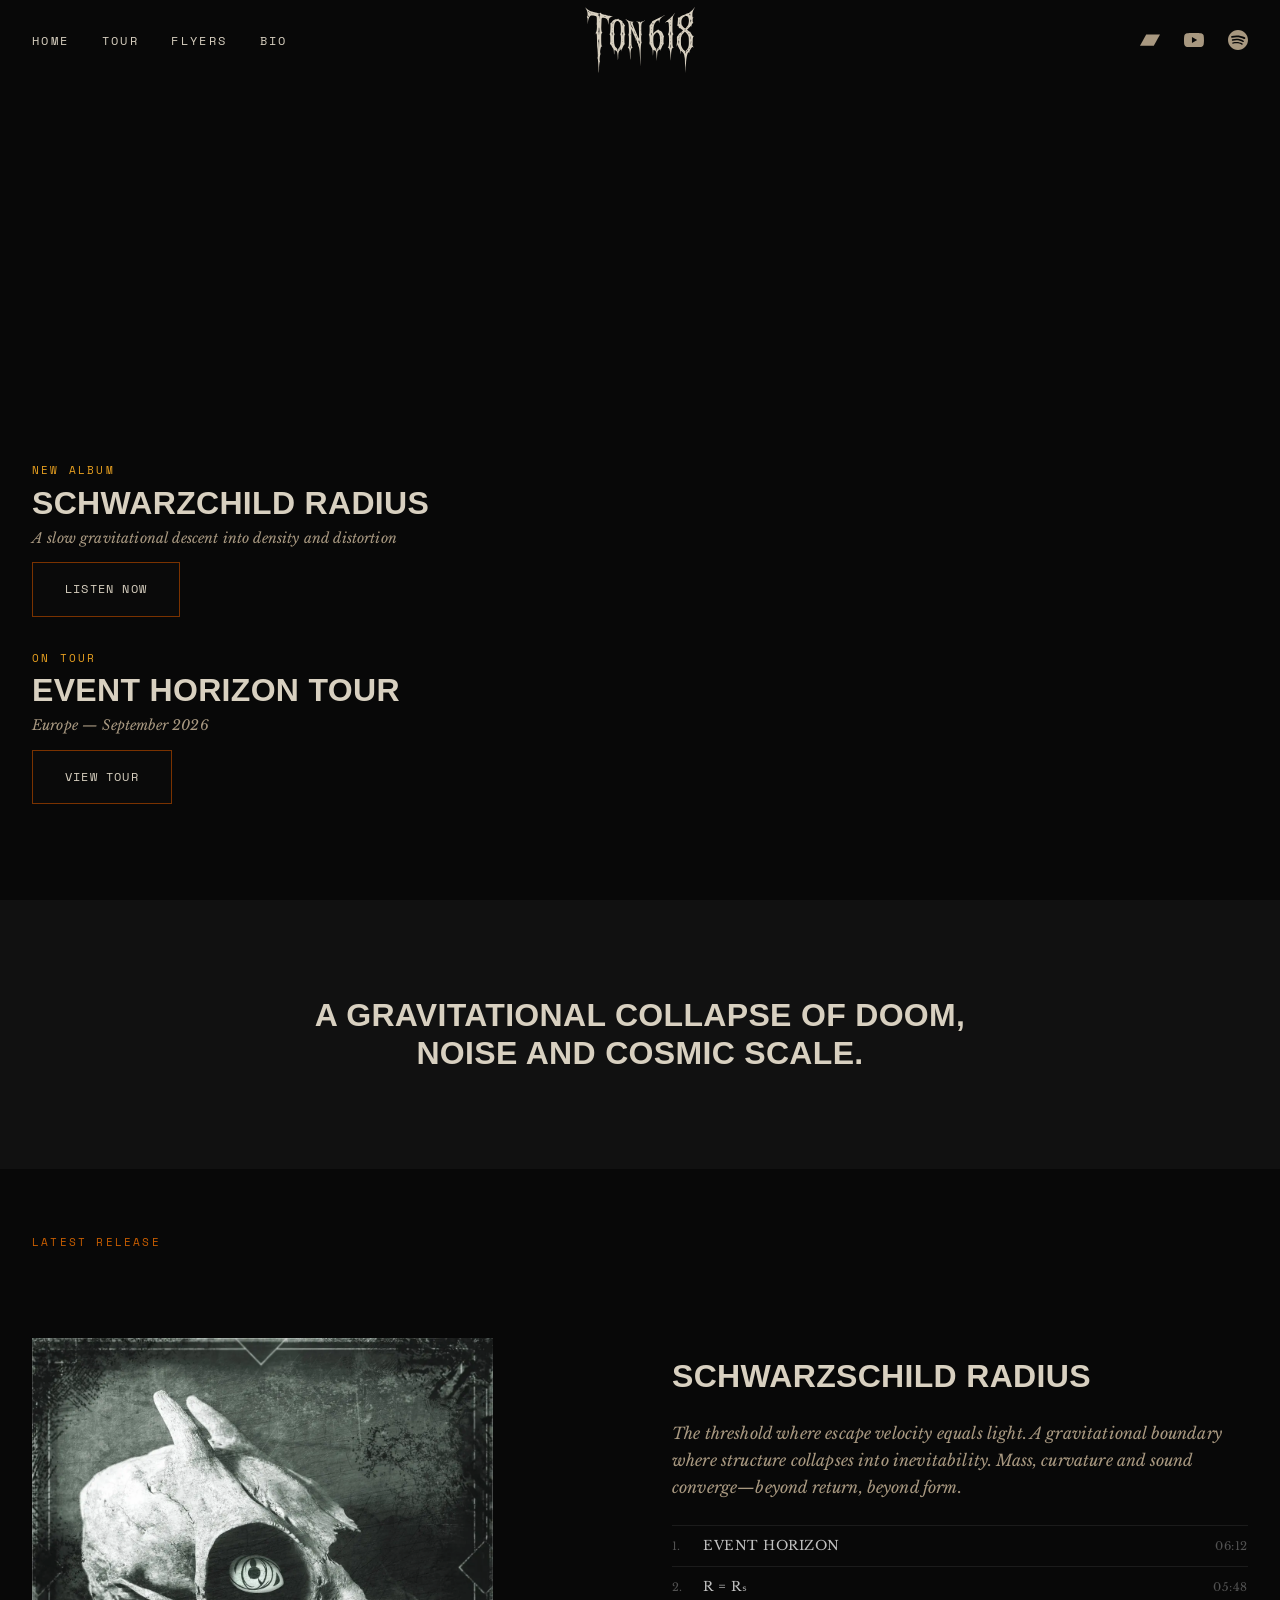
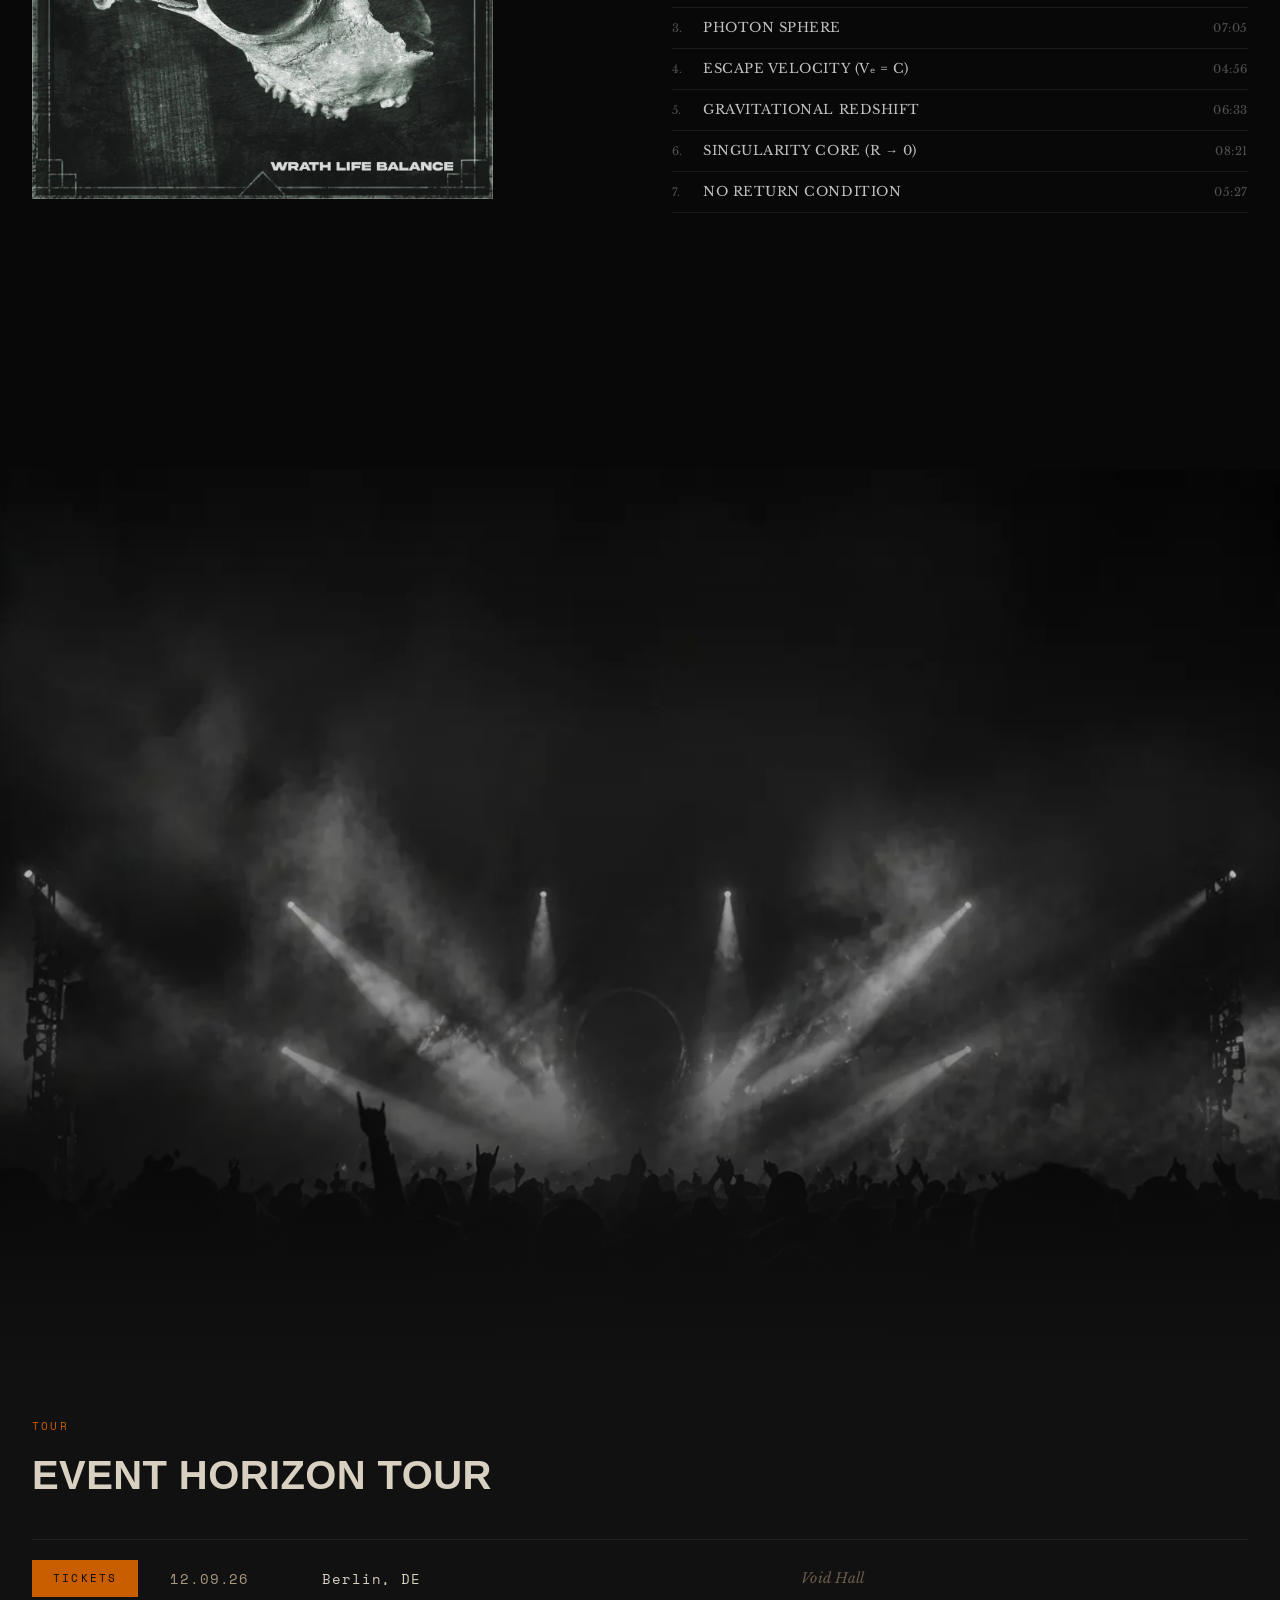
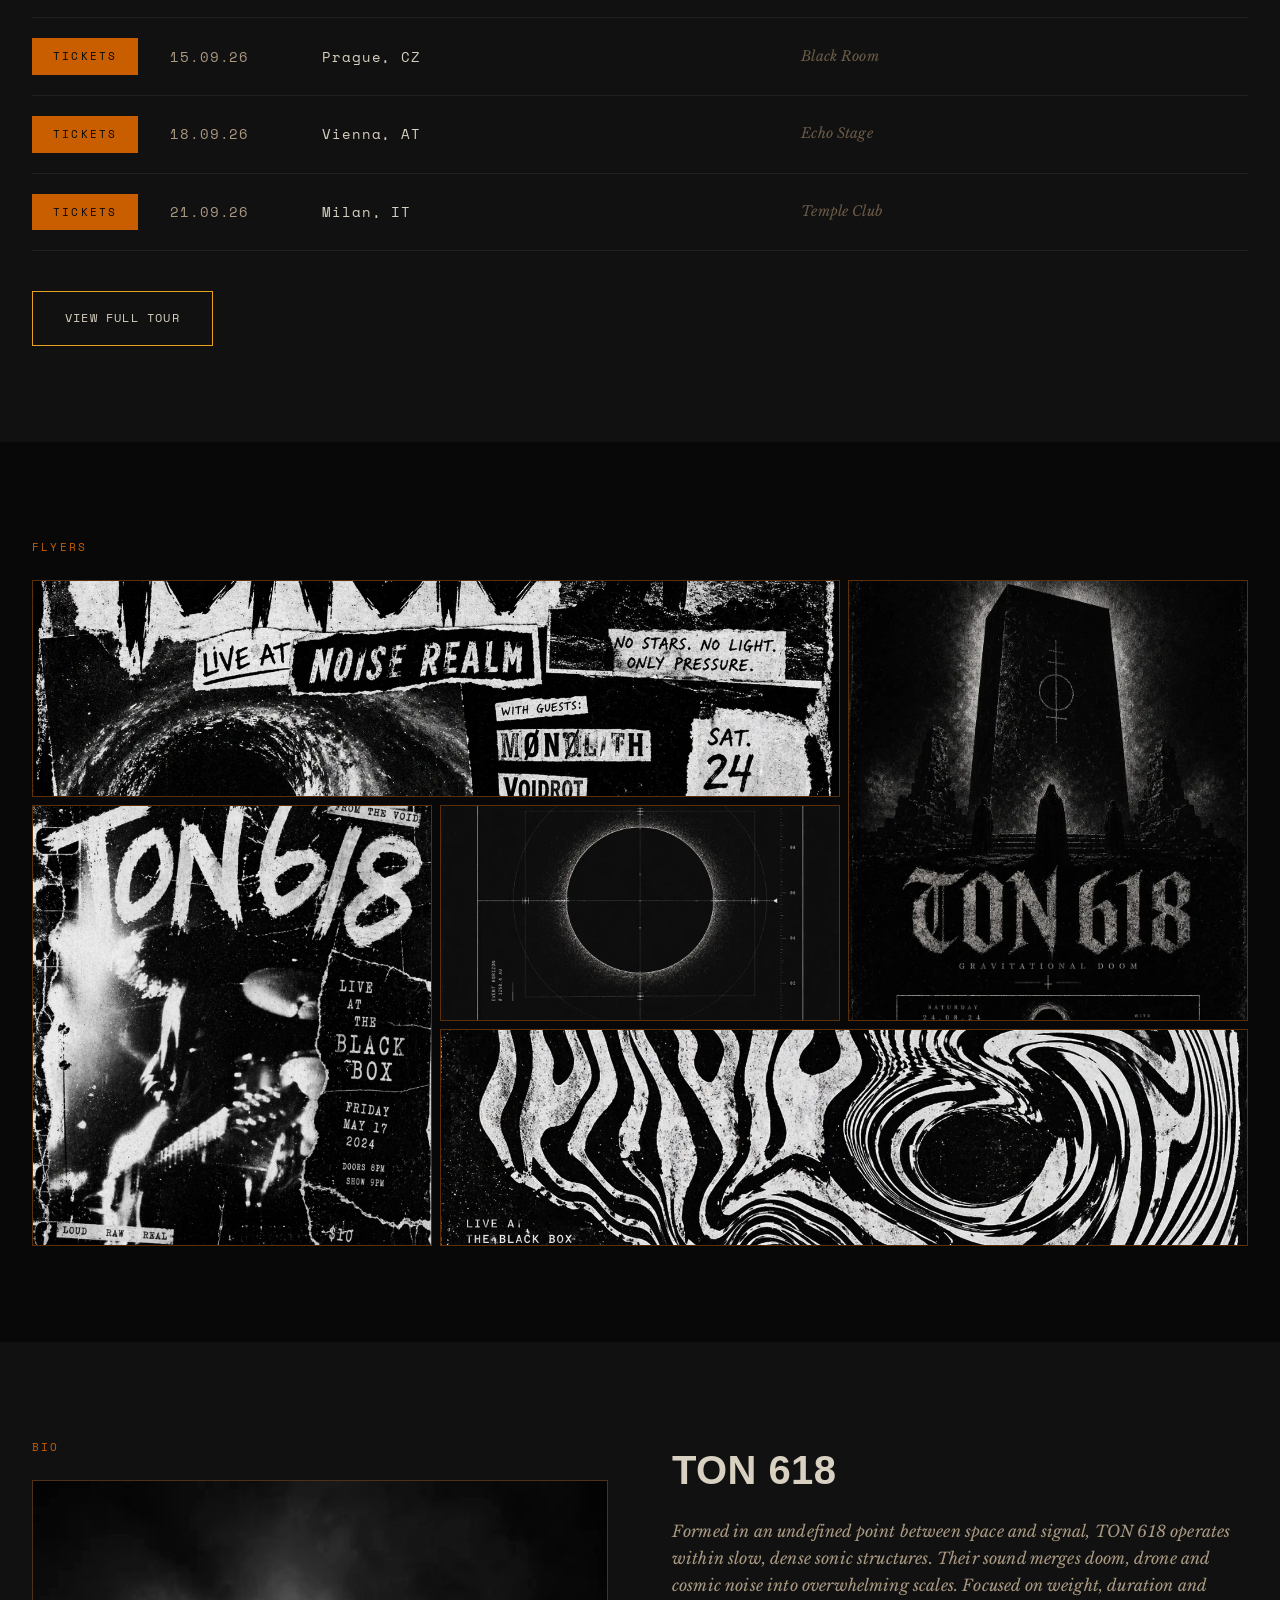
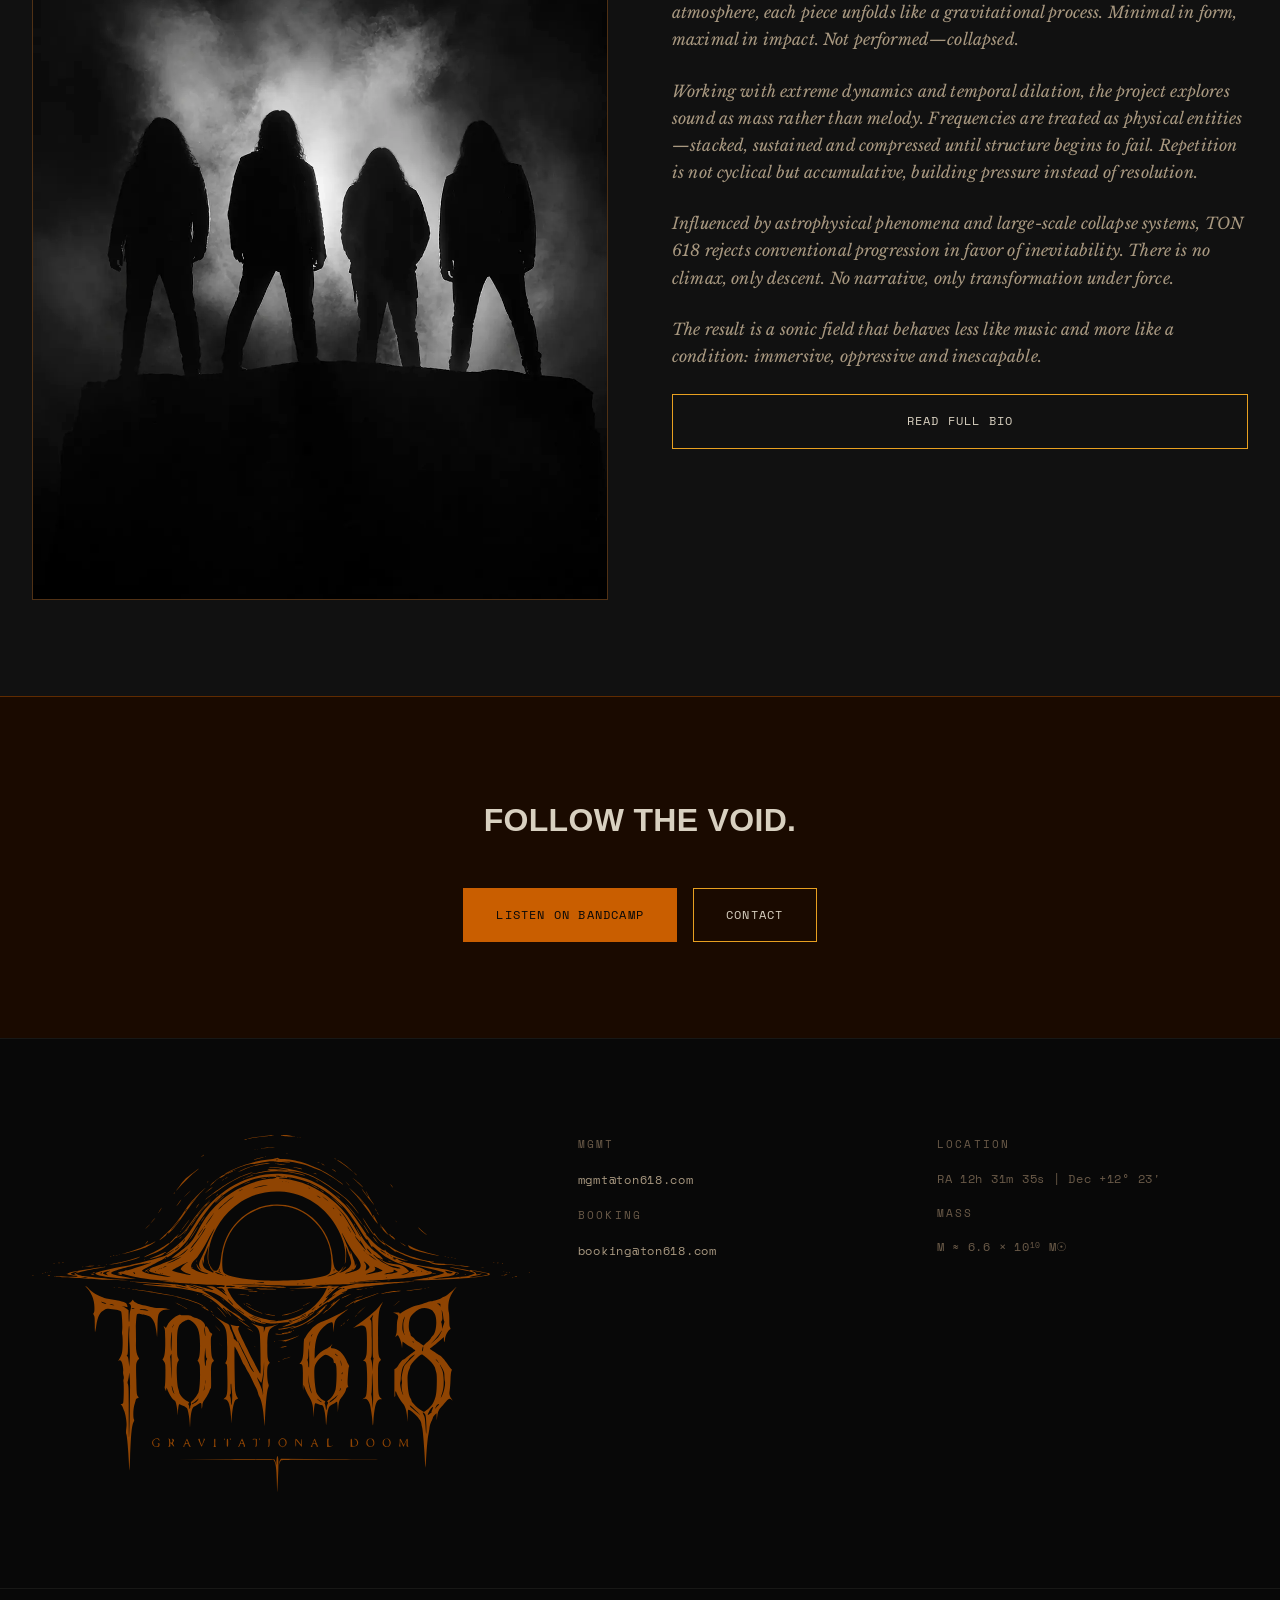
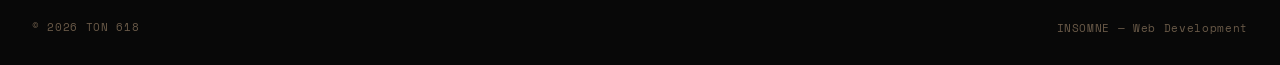
==== index.html @ 1a4e955f "modificando metadatos" ====
<!doctype html>
<html lang="en">
  <head>
    <meta charset="UTF-8" />
    <meta name="viewport" content="width=device-width, initial-scale=1.0" />
    <meta http-equiv="X-UA-Compatible" content="IE=edge" />

    <!-- Primary Meta -->
    <title>TON 618 — Gravitational Doom</title>
    <meta
      name="description"
      content="TON 618 — A slow collapse into mass, distortion and cosmic pressure—doom and noise at gravitational scale. Listen, tour dates and more."
    />
    <meta name="INSOMNE" content="TON 618" />
    <meta name="robots" content="index, follow" />

    <!-- Open Graph / Facebook -->
    <meta property="og:type" content="website" />
    <meta property="og:url" content="https://ton618official.netlify.app/" />
    <meta property="og:title" content="TON 618 — Gravitational Doom" />
    <meta
      property="og:description"
      content="A slow collapse into mass, distortion and cosmic pressure—doom and noise at gravitational scale."
    />
    <meta
      property="og:image"
      content="https://ton618official.netlify.app/assets/img/flyers/flyer05.webp"
    />
    <meta property="og:image:width" content="1200" />
    <meta property="og:image:height" content="630" />
    <meta property="og:site_name" content="TON 618" />
    <meta property="og:locale" content="en_US" />

    <!-- Twitter Card -->
    <meta name="twitter:card" content="summary_large_image" />
    <meta name="twitter:url" content="https://ton618official.netlify.app/" />
    <meta name="twitter:title" content="TON 618 — Gravitational Doom" />
    <meta
      name="twitter:description"
      content="A slow collapse into mass, distortion and cosmic pressure—doom and noise at gravitational scale."
    />
    <meta
      name="twitter:image"
      content="https://ton618official.netlify.app/assets/img/flyers/flyer05.webp"
    />

    <!-- Favicon -->
    <link rel="icon" type="image/svg+xml" href="assets/icons/logo_mini.svg" />
    <link rel="icon" type="image/png" href="assets/icons/logo_mini.png" />
    <link rel="apple-touch-icon" href="assets/images/apple-touch-icon.png" />

    <!-- Canonical -->
    <link rel="canonical" href="https://ton618official.netlify.app/" />

    <!-- Google Fonts -->
    <link rel="preconnect" href="https://fonts.googleapis.com" />
    <link rel="preconnect" href="https://fonts.gstatic.com" crossorigin />
    <link
      href="https://fonts.googleapis.com/css2?family=IM+Fell+DW+Pica:ital@0;1&family=Libre+Baskerville:ital,wght@0,400..700;1,400..700&family=Space+Mono:ital,wght@0,400;0,700;1,400;1,700&display=swap"
      rel="stylesheet"
    />

    <!-- CSS -->
    <link rel="stylesheet" href="css/tokens.css" />
    <link rel="stylesheet" href="css/reset.css" />
    <link rel="stylesheet" href="css/layout.css" />
    <link rel="stylesheet" href="css/components.css" />
  </head>

  <body>
    <!-- NAVBAR -->
    <header id="navbar" role="banner">
      <nav class="nav-container" aria-label="Main navigation">
        <!-- NAV LINKS (izquierda) -->
        <ul class="nav-links" role="list">
          <li><a href="#home">Home</a></li>
          <li><a href="#tour">Tour</a></li>
          <li><a href="#flyers">Flyers</a></li>
          <li><a href="#bio">Bio</a></li>
        </ul>

        <!-- LOGO (centro) -->
        <a
          href="index.html"
          class="nav-logo"
          aria-label="TON 618 — Go to homepage"
        >
          <img
            src="assets/icons/logo_desktop.svg"
            alt="TON 618"
            class="nav-logo-img"
            width="120"
            height="40"
          />
        </a>

        <!-- SOCIAL ICONS (derecha) -->
        <ul class="nav-social" role="list">
          <li>
            <a
              href="demo.html"
              target="_blank"
              rel="noopener noreferrer"
              aria-label="TON 618 on Bandcamp"
            >
              <svg
                class="icon"
                viewBox="0 0 24 24"
                xmlns="http://www.w3.org/2000/svg"
                aria-hidden="true"
                focusable="false"
              >
                <path d="M0 18.75l7.437-13.5H24l-7.438 13.5z" />
              </svg>
            </a>
          </li>
          <li>
            <a
              href="demo.html"
              target="_blank"
              rel="noopener noreferrer"
              aria-label="TON 618 on YouTube"
            >
              <svg
                class="icon"
                viewBox="0 0 24 24"
                xmlns="http://www.w3.org/2000/svg"
                aria-hidden="true"
                focusable="false"
              >
                <path
                  d="M23.498 6.186a3.016 3.016 0 0 0-2.122-2.136C19.505 3.545 12 3.545 12 3.545s-7.505 0-9.377.505A3.017 3.017 0 0 0 .502 6.186C0 8.07 0 12 0 12s0 3.93.502 5.814a3.016 3.016 0 0 0 2.122 2.136c1.871.505 9.376.505 9.376.505s7.505 0 9.377-.505a3.015 3.015 0 0 0 2.122-2.136C24 15.93 24 12 24 12s0-3.93-.502-5.814zM9.545 15.568V8.432L15.818 12l-6.273 3.568z"
                />
              </svg>
            </a>
          </li>
          <li>
            <a
              href="demo.html"
              target="_blank"
              rel="noopener noreferrer"
              aria-label="TON 618 on Spotify"
            >
              <svg
                class="icon"
                viewBox="0 0 24 24"
                xmlns="http://www.w3.org/2000/svg"
                aria-hidden="true"
                focusable="false"
              >
                <path
                  d="M12 0C5.4 0 0 5.4 0 12s5.4 12 12 12 12-5.4 12-12S18.66 0 12 0zm5.521 17.34c-.24.359-.66.48-1.021.24-2.82-1.74-6.36-2.101-10.561-1.141-.418.122-.779-.179-.899-.539-.12-.421.18-.78.54-.9 4.56-1.021 8.52-.6 11.64 1.32.42.18.479.659.301 1.02zm1.44-3.3c-.301.42-.841.6-1.262.3-3.239-1.98-8.159-2.58-11.939-1.38-.479.12-1.02-.12-1.14-.6-.12-.48.12-1.021.6-1.141C9.6 9.9 15 10.561 18.72 12.84c.361.181.54.78.241 1.2zm.12-3.36C15.24 8.4 8.82 8.16 5.16 9.301c-.6.179-1.2-.181-1.38-.721-.18-.601.18-1.2.72-1.381 4.26-1.26 11.28-1.02 15.721 1.621.539.3.719 1.02.419 1.56-.299.421-1.02.599-1.559.3z"
                />
              </svg>
            </a>
          </li>
        </ul>

        <!-- HAMBURGER (mobile) -->
        <button
          class="nav-hamburger"
          id="hamburgerBtn"
          aria-label="Open navigation menu"
          aria-expanded="false"
          aria-controls="mobilePanel"
        >
          <span class="hamburger-line"></span>
          <span class="hamburger-line"></span>
          <span class="hamburger-line"></span>
        </button>
      </nav>
    </header>

    <!-- MOBILE PANEL (off-canvas) -->
    <div class="mobile-overlay" id="mobileOverlay" aria-hidden="true"></div>

    <nav
      class="mobile-panel"
      id="mobilePanel"
      aria-label="Mobile navigation"
      aria-hidden="true"
    >
      <div class="mobile-panel-logo">
        <img
          src="assets/icons/logo_mini.svg"
          alt="TON 618"
          width="48"
          height="48"
        />
      </div>
      <ul class="mobile-nav-links" role="list">
        <li><a href="#home">Home</a></li>
        <li><a href="#tour">Tour</a></li>
        <li><a href="#flyers">Flyers</a></li>
        <li><a href="#bio">Bio</a></li>
      </ul>
      <div class="mobile-divider" aria-hidden="true"></div>
      <ul class="mobile-social-links" role="list">
        <li>
          <a href="demo.html" target="_blank" rel="noopener noreferrer"
            >Bandcamp</a
          >
        </li>
        <li>
          <a href="demo.html" target="_blank" rel="noopener noreferrer"
            >YouTube</a
          >
        </li>
        <li>
          <a href="demo.html" target="_blank" rel="noopener noreferrer"
            >Spotify</a
          >
        </li>
      </ul>
      <div class="mobile-divider" aria-hidden="true"></div>
      <div class="mobile-cosmic" aria-label="Cosmic data">
        <p class="mobile-cosmic-label">Location</p>
        <p class="mobile-cosmic-data">RA 12h 31m 35s | Dec +12° 23′</p>
        <p class="mobile-cosmic-label">Mass</p>
        <p class="mobile-cosmic-data">M ≈ 6.6 × 10<sup>10</sup> M☉</p>
      </div>
    </nav>

    <!--  MAIN CONTENT -->
    <main id="home">
      <!-- HERO -->
      <section id="hero" class="section-hero" aria-label="Hero">
        <!-- HERO BG VIDEO -->
        <div class="hero-bg" aria-hidden="true">
          <video
            class="hero-video"
            autoplay
            muted
            loop
            playsinline
            preload="auto"
          >
            <source src="assets/video/hero.mp4" type="video/webm" />
            <source src="assets/video/hero.mp4" type="video/mp4" />
          </video>
        </div>

        <!-- OVERLAY -->
        <div class="hero-overlay" aria-hidden="true"></div>

        <!-- CONTENIDO -->
        <div class="hero-content">
          <div class="hero-grid">
            <!-- Columna izquierda — Disco -->
            <div class="hero-col hero-col-release">
              <p class="hero-col-label">NEW ALBUM</p>
              <h2 class="hero-col-title">Schwarzchild Radius</h2>
              <p class="hero-col-descriptor">
                A slow gravitational descent into density and distortion
              </p>
              <a href="#latest-release" class="btn btn-hero">Listen Now</a>
            </div>

            <!-- Divisor vertical -->
            <div class="hero-divider" aria-hidden="true"></div>

            <!-- Columna derecha — Tour -->
            <div class="hero-col hero-col-tour">
              <p class="hero-col-label">ON TOUR</p>
              <h2 class="hero-col-title">Event Horizon Tour</h2>
              <p class="hero-col-descriptor">Europe — September 2026</p>
              <a href="#tour" class="btn btn-hero">View Tour</a>
            </div>
          </div>
        </div>
      </section>

      <!-- IDENTITY STATEMENT -->
      <section
        id="identity"
        class="section-identity"
        aria-label="Identity statement"
      >
        <div class="container">
          <p class="identity-statement">
            A gravitational collapse of doom,<br />noise and cosmic scale.
          </p>
        </div>
      </section>

      <!-- LATEST RELEASE -->
      <section
        id="latest-release"
        class="section-release"
        aria-labelledby="release-heading"
      >
        <div class="container">
          <span class="eyebrow">Latest Release</span>
          <div class="release-grid">
            <div class="release-cover">
              <img
                src="assets/img/album_cover.webp"
                alt="Album cover — Schwarzschild Radius"
                width="450"
                height="450"
                loading="lazy"
              />
            </div>

            <div class="release-info">
              <div class="release-embed">
                <!-- Bandcamp embed va aquí -->
                <iframe
                  style="border: 0; width: 100%; height: 42px"
                  src="https://bandcamp.com/EmbeddedPlayer/album=246043112/size=small/bgcol=333333/linkcol=e32c14/transparent=true/"
                  seamless
                  ><a
                    href="https://voldband.bandcamp.com/album/wrath-live-balance"
                    >wrath live balance de vold</a
                  ></iframe
                >
              </div>
              <h2 id="release-heading" class="release-title">
                Schwarzschild Radius
              </h2>
              <p class="release-description">
                The threshold where escape velocity equals light. A
                gravitational boundary where structure collapses into
                inevitability. Mass, curvature and sound converge—beyond return,
                beyond form.
              </p>
              <ol class="release-tracklist">
                <li class="track-item">
                  <span class="track-number">1.</span>
                  <span class="track-name">Event Horizon</span>
                  <span class="track-duration">06:12</span>
                </li>
                <li class="track-item">
                  <span class="track-number">2.</span>
                  <span class="track-name">r = rₛ</span>
                  <span class="track-duration">05:48</span>
                </li>
                <li class="track-item">
                  <span class="track-number">3.</span>
                  <span class="track-name">Photon Sphere</span>
                  <span class="track-duration">07:05</span>
                </li>
                <li class="track-item">
                  <span class="track-number">4.</span>
                  <span class="track-name">Escape Velocity (vₑ = c)</span>
                  <span class="track-duration">04:56</span>
                </li>
                <li class="track-item">
                  <span class="track-number">5.</span>
                  <span class="track-name">Gravitational Redshift</span>
                  <span class="track-duration">06:33</span>
                </li>
                <li class="track-item">
                  <span class="track-number">6.</span>
                  <span class="track-name">Singularity Core (r → 0)</span>
                  <span class="track-duration">08:21</span>
                </li>
                <li class="track-item">
                  <span class="track-number">7.</span>
                  <span class="track-name">No Return Condition</span>
                  <span class="track-duration">05:27</span>
                </li>
              </ol>
            </div>
          </div>
        </div>
      </section>

      <!-- TOUR PREVIEW -->
      <section id="tour" class="section-tour" aria-labelledby="tour-heading">
        <div class="tour-banner" aria-hidden="true">
          <img
            src="assets/img/banner02.webp"
            alt=""
            width="1920"
            height="500"
            loading="lazy"
          />
          <div class="tour-banner-overlay" aria-hidden="true"></div>
        </div>
        <div class="container">
          <span class="eyebrow">Tour</span>
          <h2 id="tour-heading" class="tour-name">Event Horizon Tour</h2>
          <ul class="tour-dates" role="list">
            <li class="tour-date-item">
              <a
                href="#"
                class="btn-tickets"
                aria-label="Buy tickets for Berlin show"
                >Tickets</a
              >
              <time datetime="2026-09-12">12.09.26</time>
              <span class="tour-city">Berlin, DE</span>
              <span class="tour-venue">Void Hall</span>
            </li>
            <li class="tour-date-item">
              <a
                href="#"
                class="btn-tickets"
                aria-label="Buy tickets for Prague show"
                >Tickets</a
              >
              <time datetime="2026-09-15">15.09.26</time>
              <span class="tour-city">Prague, CZ</span>
              <span class="tour-venue">Black Room</span>
            </li>
            <li class="tour-date-item">
              <a
                href="#"
                class="btn-tickets"
                aria-label="Buy tickets for Vienna show"
                >Tickets</a
              >
              <time datetime="2026-09-18">18.09.26</time>
              <span class="tour-city">Vienna, AT</span>
              <span class="tour-venue">Echo Stage</span>
            </li>
            <li class="tour-date-item">
              <a
                href="#"
                class="btn-tickets"
                aria-label="Buy tickets for Milan show"
                >Tickets</a
              >
              <time datetime="2026-09-21">21.09.26</time>
              <span class="tour-city">Milan, IT</span>
              <span class="tour-venue">Temple Club</span>
            </li>
          </ul>
          <a href="demo.html" class="btn btn-secondary">View Full Tour</a>
        </div>
      </section>

      <!-- FLYERS PREVIEW -->
      <section
        id="flyers"
        class="section-flyers"
        aria-labelledby="flyers-heading"
      >
        <div class="container">
          <span class="eyebrow">Flyers</span>
          <h2 id="flyers-heading" class="sr-only">Flyers</h2>
          <div class="flyers-grid" role="list">
            <button
              class="flyer-item flyer-a"
              aria-label="View flyer 1"
              data-index="0"
            >
              <img
                src="assets/img/flyers/flyer01.webp"
                alt="TON 618 flyer 1"
                loading="lazy"
              />
            </button>
            <button
              class="flyer-item flyer-b"
              aria-label="View flyer 2"
              data-index="1"
            >
              <img
                src="assets/img/flyers/flyer02.webp"
                alt="TON 618 flyer 2"
                loading="lazy"
              />
            </button>
            <button
              class="flyer-item flyer-c"
              aria-label="View flyer 3"
              data-index="2"
            >
              <img
                src="assets/img/flyers/flyer03.webp"
                alt="TON 618 flyer 3"
                loading="lazy"
              />
            </button>
            <button
              class="flyer-item flyer-d"
              aria-label="View flyer 4"
              data-index="3"
            >
              <img
                src="assets/img/flyers/flyer04.webp"
                alt="TON 618 flyer 4"
                loading="lazy"
              />
            </button>
            <button
              class="flyer-item flyer-e"
              aria-label="View flyer 5"
              data-index="4"
            >
              <img
                src="assets/img/flyers/flyer05.webp"
                alt="TON 618 flyer 5"
                loading="lazy"
              />
            </button>
          </div>
        </div>
      </section>

      <!-- LIGHTBOX MODAL (flyers) -->
      <div
        class="lightbox"
        id="lightbox"
        role="dialog"
        aria-modal="true"
        aria-label="Flyer viewer"
        aria-hidden="true"
      >
        <div class="lightbox-overlay" id="lightboxOverlay"></div>
        <div class="lightbox-content">
          <button
            class="lightbox-close"
            id="lightboxClose"
            aria-label="Close flyer viewer"
          >
            &times;
          </button>
          <img class="lightbox-img" id="lightboxImg" src="" alt="" />
        </div>
      </div>

      <!-- BIO PREVIEW -->
      <section id="about" class="section-bio" aria-labelledby="bio-heading">
        <div class="container">
          <div class="bio-grid">
            <!-- Columna izquierda: eyebrow + imagen -->
            <div class="bio-left">
              <span class="eyebrow bio-eyebrow">Bio</span>
              <div class="bio-image">
                <img
                  src="assets/img/bio01.webp"
                  alt="TON 618 band photo"
                  width="800"
                  height="1000"
                  loading="lazy"
                />
              </div>
            </div>

            <!-- Columna derecha: título + texto + CTA -->
            <div class="bio-right">
              <h2 id="bio-heading" class="bio-title">TON 618</h2>
              <p class="bio-excerpt">
                Formed in an undefined point between space and signal, TON 618
                operates within slow, dense sonic structures. Their sound merges
                doom, drone and cosmic noise into overwhelming scales. Focused
                on weight, duration and atmosphere, each piece unfolds like a
                gravitational process. Minimal in form, maximal in impact. Not
                performed—collapsed.
              </p>
              <p class="bio-excerpt">
                Working with extreme dynamics and temporal dilation, the project
                explores sound as mass rather than melody. Frequencies are
                treated as physical entities—stacked, sustained and compressed
                until structure begins to fail. Repetition is not cyclical but
                accumulative, building pressure instead of resolution.
              </p>
              <p class="bio-excerpt">
                Influenced by astrophysical phenomena and large-scale collapse
                systems, TON 618 rejects conventional progression in favor of
                inevitability. There is no climax, only descent. No narrative,
                only transformation under force.
              </p>
              <p class="bio-excerpt">
                The result is a sonic field that behaves less like music and
                more like a condition: immersive, oppressive and inescapable.
              </p>
              <a href="demo.html" class="btn btn-secondary">Read Full Bio</a>
            </div>
          </div>
        </div>
      </section>

      <!-- CTA -->
      <section id="cta" class="section-cta" aria-label="Call to action">
        <div class="container">
          <p class="cta-text">Follow the void.</p>
          <div class="cta-group">
            <a
              href="https://ton618.bandcamp.com"
              target="_blank"
              rel="noopener noreferrer"
              class="btn btn-primary"
              >Listen on Bandcamp</a
            >
            <a href="demo.html" class="btn btn-secondary">Contact</a>
          </div>
        </div>
      </section>
    </main>

    <!--  FOOTER  -->
    <footer id="footer" role="contentinfo">
      <div class="footer-main">
        <div class="container">
          <div class="footer-grid">
            <!-- Col 1: Logo -->
            <div class="footer-col footer-logo-col">
              <a href="index.html" aria-label="TON 618 — Go to homepage">
                <img
                  src="assets/icons/logo_footer.svg"
                  alt="TON 618"
                  class="footer-logo-img"
                  width="100"
                  height="36"
                />
              </a>
            </div>

            <!-- Col 2: Social -->
            <div class="footer-col footer-social-col footer-social-mobile">
              <ul class="footer-social" role="list">
                <li>
                  <a
                    href="https://ton618.bandcamp.com"
                    target="_blank"
                    rel="noopener noreferrer"
                    aria-label="TON 618 on Bandcamp"
                  >
                    <svg
                      class="icon"
                      viewBox="0 0 24 24"
                      xmlns="http://www.w3.org/2000/svg"
                      aria-hidden="true"
                      focusable="false"
                    >
                      <path d="M0 18.75l7.437-13.5H24l-7.438 13.5z" />
                    </svg>
                  </a>
                </li>
                <li>
                  <a
                    href="demo.html"
                    target="_blank"
                    rel="noopener noreferrer"
                    aria-label="TON 618 on YouTube"
                  >
                    <svg
                      class="icon"
                      viewBox="0 0 24 24"
                      xmlns="http://www.w3.org/2000/svg"
                      aria-hidden="true"
                      focusable="false"
                    >
                      <path
                        d="M23.498 6.186a3.016 3.016 0 0 0-2.122-2.136C19.505 3.545 12 3.545 12 3.545s-7.505 0-9.377.505A3.017 3.017 0 0 0 .502 6.186C0 8.07 0 12 0 12s0 3.93.502 5.814a3.016 3.016 0 0 0 2.122 2.136c1.871.505 9.376.505 9.376.505s7.505 0 9.377-.505a3.015 3.015 0 0 0 2.122-2.136C24 15.93 24 12 24 12s0-3.93-.502-5.814zM9.545 15.568V8.432L15.818 12l-6.273 3.568z"
                      />
                    </svg>
                  </a>
                </li>
                <li>
                  <a
                    href="demo.html"
                    target="_blank"
                    rel="noopener noreferrer"
                    aria-label="TON 618 on Spotify"
                  >
                    <svg
                      class="icon"
                      viewBox="0 0 24 24"
                      xmlns="http://www.w3.org/2000/svg"
                      aria-hidden="true"
                      focusable="false"
                    >
                      <path
                        d="M12 0C5.4 0 0 5.4 0 12s5.4 12 12 12 12-5.4 12-12S18.66 0 12 0zm5.521 17.34c-.24.359-.66.48-1.021.24-2.82-1.74-6.36-2.101-10.561-1.141-.418.122-.779-.179-.899-.539-.12-.421.18-.78.54-.9 4.56-1.021 8.52-.6 11.64 1.32.42.18.479.659.301 1.02zm1.44-3.3c-.301.42-.841.6-1.262.3-3.239-1.98-8.159-2.58-11.939-1.38-.479.12-1.02-.12-1.14-.6-.12-.48.12-1.021.6-1.141C9.6 9.9 15 10.561 18.72 12.84c.361.181.54.78.241 1.2zm.12-3.36C15.24 8.4 8.82 8.16 5.16 9.301c-.6.179-1.2-.181-1.38-.721-.18-.601.18-1.2.72-1.381 4.26-1.26 11.28-1.02 15.721 1.621.539.3.719 1.02.419 1.56-.299.421-1.02.599-1.559.3z"
                      />
                    </svg>
                  </a>
                </li>
              </ul>
            </div>

            <!-- Col 3: Contact -->
            <div class="footer-col footer-contact-col">
              <p class="footer-label">Mgmt</p>
              <a href="demo.html" class="footer-link">mgmt@ton618.com</a>
              <p class="footer-label">Booking</p>
              <a href="demo.html" class="footer-link">booking@ton618.com</a>
            </div>

            <!-- Col 4: Cosmic Data -->
            <div class="footer-col footer-cosmic-col">
              <p class="footer-label">Location</p>
              <p class="footer-cosmic-data">RA 12h 31m 35s | Dec +12° 23′</p>
              <p class="footer-label">Mass</p>
              <p class="footer-cosmic-data">M ≈ 6.6 × 10<sup>10</sup> M☉</p>
            </div>
          </div>
        </div>
      </div>

      <div class="footer-sub">
        <div class="container">
          <p class="footer-copyright">© 2026 TON 618</p>
          <p class="footer-dev">
            <a href="demo.html" target="_blank" rel="noopener noreferrer"
              >INSOMNE — Web Development</a
            >
          </p>
        </div>
      </div>
    </footer>

    <!-- JS -->
    <script src="main.js"></script>
  </body>
</html>
---- css/tokens.css ----
/* ============================================================
   tokens.css
   TON 618 — Custom Properties
   Sistema visual: Event Horizon / Calor y Vacío
   ============================================================ */

:root {
  /* ============================================================
     COLOR — FONDOS
  ============================================================ */

  --colorFondoVoid: #080808; /* fondo principal, negro absoluto */
  --colorFondoDeep: #111111; /* fondo secundario, superficies */
  --colorFondoEmber: #1a0a00; /* fondo de secciones con temperatura */
  --colorFondoOverlay: rgba(8, 8, 8, 0.72); /* overlays generales */
  --colorFondoOverlayFuerte: rgba(8, 8, 8, 0.9); /* overlay hero, modales */
  --colorFondoOverlayNavbar: rgba(8, 8, 8, 0.75); /* navbar al hacer scroll */
  --colorFondoNavbarBlur: rgba(
    11,
    11,
    11,
    0.8
  ); /* navbar con backdrop-filter */

  /* ============================================================
     COLOR — ACENTO (disco de acreción)
  ============================================================ */

  --colorAcentoPrimario: #c95e00; /* CTAs, hover activo, foco */
  --colorAcentoSecundario: #e8a020; /* eyebrows, detalles, iconos activos */
  --colorAcentoCore: #7a3200; /* acento oscuro, estados pressed */
  --colorAcentoFlareClaro: #f0a840; /* hover sobre acento primario */
  --colorAcentoEmber: #1a0a00; /* fondo tenue de acento, chips */

  /* ============================================================
     COLOR — TEXTO
  ============================================================ */

  --colorTextoBase: #d8d0c0; /* texto principal, blanco cálido */
  --colorTextoSecundario: #a89880; /* texto de apoyo, descripciones */
  --colorTextoTerciario: #6a5a48; /* texto deshabilitado, placeholders */
  --colorTextoInverso: #080808; /* texto sobre fondos de acento sólido */
  --colorTextoAcento: #e8a020; /* texto con color de acento dorado */
  --colorTextoNavLink: #d8d0c0; /* links de navegación */
  --colorTextoNavLinkHover: #e8a020; /* links de nav en hover */
  --colorTextoEyebrow: #c95e00; /* eyebrows / etiquetas de sección */
  --colorTextoFooter: #6a5a48; /* texto secundario del footer */
  --colorTextoFooterLink: #a89880; /* links del footer */
  --colorTextoFooterHover: #e8a020; /* links del footer en hover */

  /* ============================================================
     COLOR — BORDES Y SEPARADORES
  ============================================================ */

  --colorBordeBase: rgba(216, 208, 192, 0.08); /* bordes sutiles generales */
  --colorBordeMedio: rgba(216, 208, 192, 0.15); /* bordes medios */
  --colorBordeFuerte: rgba(216, 208, 192, 0.28); /* bordes con énfasis */
  --colorBordeAcento: rgba(201, 94, 0, 0.4); /* bordes con acento */
  --colorBordeDivider: rgba(216, 208, 192, 0.1); /* líneas divisoras */

  /* ============================================================
     COLOR — ESTADOS UI
  ============================================================ */

  --colorFoco: #e8a020; /* outline de foco accesible */
  --colorFocoSombra: rgba(232, 160, 32, 0.35);
  --colorHoverSuperficie: rgba(216, 208, 192, 0.04); /* hover sobre áreas */
  --colorActivoSuperficie: rgba(
    201,
    94,
    0,
    0.08
  ); /* área activa / seleccionada */

  /* ============================================================
     TIPOGRAFÍA — FAMILIAS
  ============================================================ */

  --fuenteDisplay: "IM Fell DW Pica", sans-serif; /* títulos, nombre de banda */
  --fuenteCuerpo:
    "Libre Baskerville", serif; /* texto corrido, bio, descripciones */
  --fuenteMono:
    "Space Mono", monospace; /* eyebrows, datos técnicos, coordenadas */

  /* ============================================================
     TIPOGRAFÍA — ESCALA DE TAMAÑOS
  ============================================================ */

  --tamanoTextoXs: 0.6875rem; /* 11px — legal, notas mínimas */
  --tamanoTextoSm: 0.75rem; /* 12px — labels, badges */
  --tamanoTextoBase: 0.875rem; /* 14px — texto de apoyo */
  --tamanoTextoCuerpo: 1rem; /* 16px — cuerpo de texto principal */
  --tamanoTextoMd: 1.125rem; /* 18px — texto destacado */
  --tamanoTextoLg: 1.25rem; /* 20px — subtítulos pequeños */
  --tamanoTextoXl: 1.5rem; /* 24px — subtítulos */
  --tamanoTexto2xl: 2rem; /* 32px — títulos de sección */
  --tamanoTexto3xl: 2.5rem; /* 40px — títulos grandes */
  --tamanoTexto4xl: 3.5rem; /* 56px — hero desktop */
  --tamanoTexto5xl: 5rem; /* 80px — hero impacto máximo */

  /* ============================================================
     TIPOGRAFÍA — PESOS
  ============================================================ */

  --pesoRegular: 400;
  --pesoBold: 700;

  /* ============================================================
     TIPOGRAFÍA — INTERLINEADO
  ============================================================ */

  --lineaAltura: 1.7; /* cuerpo de texto */
  --lineaAlturaAjustada: 1.2; /* títulos grandes */
  --lineaAlturaMono: 1.5; /* texto monoespaciado */

  /* ============================================================
     TIPOGRAFÍA — ESPACIADO DE LETRAS
  ============================================================ */

  --letraEspaciadoDisplay: 0.12em; /* IM Fell DW Pica — nombre de banda */
  --letraEspaciadoEyebrow: 0.2em; /* eyebrows en mayúsculas */
  --letraEspaciadoMono: 0.06em; /* Space Mono general */
  --letraEspaciadoBoton: 0.1em; /* texto de botones */
  --letraEspaciadoCuerpo: 0.01em; /* Libre Baskerville */

  /* ============================================================
     TIPOGRAFÍA — TRANSFORMACIONES
  ============================================================ */

  --textoTransformDisplay: uppercase;
  --textoTransformEyebrow: uppercase;
  --textoTransformNavLink: uppercase;
  --textoTransformBoton: uppercase;

  /* ============================================================
     ESPACIADO — ESCALA BASE (múltiplos de 4px)
  ============================================================ */

  --espacio1: 0.25rem; /*  4px */
  --espacio2: 0.5rem; /*  8px */
  --espacio3: 0.75rem; /* 12px */
  --espacio4: 1rem; /* 16px */
  --espacio5: 1.25rem; /* 20px */
  --espacio6: 1.5rem; /* 24px */
  --espacio8: 2rem; /* 32px */
  --espacio10: 2.5rem; /* 40px */
  --espacio12: 3rem; /* 48px */
  --espacio16: 4rem; /* 64px */
  --espacio20: 5rem; /* 80px */
  --espacio24: 6rem; /* 96px */
  --espacio32: 8rem; /* 128px */

  /* ============================================================
     ESPACIADO — SECCIONES
  ============================================================ */

  --paddingSeccionVertical: 6rem; /* padding top/bottom secciones desktop */
  --paddingSeccionVerticalTablet: 4rem;
  --paddingSeccionVerticalMobile: 3rem;
  --paddingSeccionHorizontal: 1.5rem; /* padding lateral en mobile */

  /* ============================================================
     LAYOUT — CONTENEDOR
  ============================================================ */

  --anchoContenedorMax: 1280px;
  --anchoContenedorMd: 960px;
  --anchoContenedorSm: 720px;
  --paddingContenedor: 2rem; /* lateral desktop */
  --paddingContenedorMd: 1.5rem; /* lateral tablet */
  --paddingContenedorSm: 1.25rem; /* lateral mobile */

  /* ============================================================
     LAYOUT — BREAKPOINTS (referencia para JS y media queries)
     Uso: @media (max-width: 1023px) { } — no se usan como var() en CSS puro
  ============================================================ */

  /* --breakpointDesktop:   1024px  */
  /* --breakpointTablet:    768px   */
  /* --breakpointMobile:    767px   */

  /* ============================================================
     LAYOUT — NAVBAR
  ============================================================ */

  --alturaNavbar: 80px;
  --alturaNavbarMobile: 70px;
  --zIndexNavbar: 100;
  --anchoMobilePanel: 60vw;
  --anchoMobilePanelMax: 280px;
  --tiempoPanelMobile: 280ms;

  /* ============================================================
     LAYOUT — HERO
  ============================================================ */

  --alturaHero: 100vh;
  --alturaHeroMinima: 600px;

  /* ============================================================
     LAYOUT — GRID DE FLYERS
  ============================================================ */

  --gapGridFlyers: 8px;
  --gapGridFlyersMobile: 8px;

  /* ============================================================
     BORDES — RADIOS
  ============================================================ */

  --radioNone: 0px;
  --radioXs: 2px;
  --radioSm: 4px;
  --radioMd: 6px;
  --radioLg: 10px;
  --radioXl: 16px;
  --radioRedondo: 9999px; /* pills, tags */

  /* ============================================================
     SOMBRAS
  ============================================================ */

  --sombraBase: 0 2px 8px rgba(0, 0, 0, 0.5);
  --sombraMedia: 0 4px 24px rgba(0, 0, 0, 0.7);
  --sombraFuerte: 0 8px 48px rgba(0, 0, 0, 0.9);
  --sombraAcento: 0 4px 24px rgba(201, 94, 0, 0.3);
  --sombraAcentoFoco: 0 0 0 3px rgba(232, 160, 32, 0.35);
  --sombraLightbox: 0 16px 80px rgba(0, 0, 0, 0.95);

  /* ============================================================
     TRANSICIONES Y ANIMACIONES
  ============================================================ */

  --tiempoRapido: 150ms;
  --tiempoBase: 250ms;
  --tiempoMedio: 400ms;
  --tiempoLento: 600ms;
  --tiempoMuyLento: 900ms;

  --curvaBase: ease;
  --curvaEntrada: cubic-bezier(0.22, 1, 0.36, 1); /* overshoot suave */
  --curvaSalida: cubic-bezier(0.64, 0, 0.78, 0);
  --curvaLineal: linear;

  --transicionBase: var(--tiempoBase) var(--curvaBase);
  --transicionSuave: var(--tiempoMedio) var(--curvaEntrada);
  --transicionRapida: var(--tiempoRapido) var(--curvaBase);

  /* ============================================================
     Z-INDEX — ESCALA
  ============================================================ */

  --zBase: 1;
  --zFlotante: 10;
  --zDropdown: 50;
  --zNavbar: 100;
  --zOverlay: 200;
  --zModal: 300;
  --zToast: 400;

  /* ============================================================
     EFECTOS — TEXTURAS Y FILTROS
  ============================================================ */

  --blurNavbar: blur(12px);
  --blurOverlay: blur(4px);
  --blurLightbox: blur(6px);
  --grainnOpacidad: 0.035; /* opacidad del grain/noise SVG */
  --overlayHeroGradient: linear-gradient(
    to bottom,
    rgba(8, 8, 8, 0.3) 0%,
    rgba(8, 8, 8, 0.55) 50%,
    rgba(8, 8, 8, 0.8) 100%
  );

  /* ============================================================
     IMÁGENES — RUTAS DE REFERENCIA
     (usar como background-image donde aplique)
  ============================================================ */

  /* --imagenHero:         url('../assets/images/hero-bg.jpg');      */
  /* --imagenTourBanner:   url('../assets/images/tour-banner.jpg');  */
}
---- css/layout.css ----
/* ============================================================
   layout.css
   TON 618 — Navbar, Hero, Sections, Footer
   ============================================================ */

/* ============================================================
   1. CONTENEDOR BASE
============================================================ */

.container {
  width: 100%;
  max-width: var(--anchoContenedorMax);
  margin: 0 auto;
  padding: 0 var(--paddingContenedor);
}

/* ============================================================
   2. NAVBAR
============================================================ */

#navbar {
  position: fixed;
  top: 0;
  left: 0;
  width: 100%;
  height: var(--alturaNavbar);
  z-index: var(--zNavbar);
  transition:
    background-color var(--transicionSuave),
    backdrop-filter var(--transicionSuave);
}

#navbar.scrolled {
  background-color: var(--colorFondoNavbarBlur);
  backdrop-filter: var(--blurNavbar);
  -webkit-backdrop-filter: var(--blurNavbar);
  border-bottom: 1px solid var(--colorBordeBase);
}

.nav-container {
  display: flex;
  align-items: center;
  justify-content: space-between;
  height: 100%;
  max-width: var(--anchoContenedorMax);
  margin: 0 auto;
  padding: 0 var(--paddingContenedor);
}

/* Nav links — izquierda */
.nav-links {
  display: flex;
  align-items: center;
  gap: var(--espacio8);
}

.nav-links a {
  font-family: var(--fuenteMono);
  font-size: var(--tamanoTextoSm);
  font-weight: var(--pesoRegular);
  letter-spacing: var(--letraEspaciadoEyebrow);
  text-transform: var(--textoTransformNavLink);
  color: var(--colorTextoNavLink);
  transition: color var(--transicionRapida);
}

.nav-links a:hover {
  color: var(--colorTextoNavLinkHover);
}

/* Logo — centro */
.nav-logo {
  position: absolute;
  left: 50%;
  transform: translateX(-50%);
  display: flex;
  align-items: center;
  justify-content: center;
}

.nav-logo-img {
  height: 66px;
  width: auto;
  display: block;
  transition: opacity var(--transicionRapida);
}

.nav-logo:hover .nav-logo-img {
  opacity: 0.75;
}

/* Social icons — derecha */
.nav-social {
  display: flex;
  align-items: center;
  gap: var(--espacio6);
}

.nav-social a {
  display: flex;
  align-items: center;
  justify-content: center;
  color: var(--colorTextoSecundario);
  transition: color var(--transicionBase);
}

.nav-social a:hover {
  color: var(--colorAcentoSecundario);
}

.icon {
  width: 20px;
  height: 20px;
}

/* Hamburger — oculto en desktop */
.nav-hamburger {
  display: none;
  flex-direction: column;
  justify-content: center;
  gap: 5px;
  width: 44px;
  height: 44px;
  padding: var(--espacio2);
  background: transparent;
  cursor: pointer;
}

.hamburger-line {
  display: block;
  width: 24px;
  height: 1.5px;
  background-color: var(--colorTextoBase);
  transition:
    transform var(--transicionBase),
    opacity var(--transicionBase);
  transform-origin: center;
}

/* Hamburger — estado abierto */
.nav-hamburger[aria-expanded="true"] .hamburger-line:nth-child(1) {
  transform: translateY(6.5px) rotate(45deg);
}

.nav-hamburger[aria-expanded="true"] .hamburger-line:nth-child(2) {
  opacity: 0;
  transform: scaleX(0);
}

.nav-hamburger[aria-expanded="true"] .hamburger-line:nth-child(3) {
  transform: translateY(-6.5px) rotate(-45deg);
}

/* ============================================================
   3. MOBILE PANEL (off-canvas)
============================================================ */

.mobile-overlay {
  position: fixed;
  inset: 0;
  background-color: var(--colorFondoOverlayFuerte);
  backdrop-filter: var(--blurOverlay);
  -webkit-backdrop-filter: var(--blurOverlay);
  z-index: calc(var(--zNavbar) + 1);
  opacity: 0;
  pointer-events: none;
  transition: opacity var(--tiempoPanelMobile) var(--curvaBase);
}

.mobile-overlay.visible {
  opacity: 1;
  pointer-events: all;
}

.mobile-panel {
  position: fixed;
  top: 0;
  right: 0;
  width: var(--anchoMobilePanel);
  max-width: var(--anchoMobilePanelMax);
  height: 100vh;
  background-color: var(--colorFondoDeep);
  border-left: 1px solid var(--colorBordeMedio);
  z-index: calc(var(--zNavbar) + 2);
  padding: calc(var(--alturaNavbarMobile) + var(--espacio8)) var(--espacio8)
    var(--espacio8);
  transform: translateX(100%);
  transition: transform var(--tiempoPanelMobile) var(--curvaEntrada);
  overflow-y: auto;
  padding-top: var(--espacio8);
}

.mobile-panel.open {
  transform: translateX(0);
}

.mobile-panel-logo {
  display: flex;
  justify-content: center;
  align-items: center;
  padding-bottom: var(--espacio8);
  margin-bottom: var(--espacio6);
  border-bottom: 1px solid var(--colorBordeBase);
}

.mobile-panel-logo img {
  height: 60px;
  width: auto;
  display: block;
}

.mobile-nav-links {
  display: flex;
  flex-direction: column;
  gap: var(--espacio2);
  margin-bottom: var(--espacio8);
}

.mobile-nav-links a {
  font-family: var(--fuenteMono);
  font-size: var(--tamanoTextoBase);
  font-weight: var(--pesoRegular);
  letter-spacing: var(--letraEspaciadoEyebrow);
  text-transform: var(--textoTransformNavLink);
  color: var(--colorTextoNavLink);
  padding: var(--espacio3) 0;
  border-bottom: 1px solid var(--colorBordeBase);
  transition:
    color var(--transicionRapida),
    padding-left var(--transicionRapida);
}

.mobile-nav-links a:hover {
  color: var(--colorTextoNavLinkHover);
  padding-left: var(--espacio3);
}

.mobile-divider {
  height: 1px;
  background-color: var(--colorBordeDivider);
  margin-bottom: var(--espacio8);
}

.mobile-social-links {
  display: flex;
  flex-direction: column;
  gap: var(--espacio1);
}

.mobile-social-links a {
  font-family: var(--fuenteMono);
  font-size: var(--tamanoTextoSm);
  letter-spacing: var(--letraEspaciadoMono);
  text-transform: uppercase;
  color: var(--colorTextoTerciario);
  padding: var(--espacio2) 0;
  transition: color var(--transicionRapida);
}

.mobile-social-links a:hover {
  color: var(--colorAcentoSecundario);
}

.mobile-cosmic-label {
  font-size: 0.65rem;
  letter-spacing: 0.12em;
  text-transform: uppercase;
  color: rgba(255, 255, 255, 0.35);
  margin: 0 0 0.2rem 0;
}

.mobile-cosmic-data {
  font-size: 0.78rem;
  color: rgba(255, 255, 255, 0.6);
  margin: 0 0 1rem 0;
  letter-spacing: 0.03em;
}

.mobile-cosmic-data:last-child {
  margin-bottom: 0;
}
/* ============================================================
   4. HERO
============================================================ */

.section-hero {
  position: relative;
  width: 100%;
  height: var(--alturaHero);
  min-height: var(--alturaHeroMinima);
  display: flex;
  align-items: center;
  justify-content: center;
  overflow: hidden;
}

.hero-bg {
  position: absolute;
  inset: 0;
  z-index: 1;
  overflow: hidden;
}

.hero-video {
  width: 100%;
  height: 100%;
  object-fit: cover;
  object-position: center;
  display: block;
}

.hero-overlay {
  position: absolute;
  inset: 0;
  background: var(--overlayHeroGradient);
  z-index: 2;
}

.hero-content {
  position: relative;
  z-index: 3;
  width: 100%;
  max-width: var(--anchoContenedorMax);
  padding: 0 var(--paddingContenedor) var(--espacio16);
  margin-top: auto; /* empuja el contenido hacia abajo */
}

.hero-grid {
  display: grid;
  grid-template-columns: 1fr 1fr;
  align-items: end;
  gap: 0;
  padding-bottom: var(--espacio8);
}

/* Columnas */
.hero-col {
  display: flex;
  flex-direction: column;
  gap: var(--espacio1);
}

.hero-col-release {
  align-items: flex-start;
  padding-bottom: var(--espacio8);
}

.hero-col-tour {
  align-items: flex-start;
}

.hero-col-label {
  font-family: var(--fuenteMono);
  font-size: var(--tamanoTextoXs);
  letter-spacing: var(--letraEspaciadoEyebrow);
  text-transform: var(--textoTransformEyebrow);
  color: var(--colorAcentoSecundario);
  max-width: none;
}

.hero-col-title {
  font-family: var(--fuenteDisplay);
  font-size: var(--tamanoTexto2xl);
  font-weight: var(--pesoBold);
  letter-spacing: var(--letraEspaciadoCuerpo);
  text-transform: var(--textoTransformDisplay);
  color: var(--colorTextoBase);
  line-height: var(--lineaAlturaAjustada);
}

.hero-col-descriptor {
  font-family: var(--fuenteCuerpo);
  font-size: var(--tamanoTextoBase);
  font-style: italic;
  color: var(--colorTextoSecundario);
  max-width: none;
  margin-bottom: var(--espacio2);
}

/* Botón hero — transparente */
.btn-hero {
  display: inline-flex;
  align-items: center;
  justify-content: center;
  font-family: var(--fuenteMono);
  font-size: var(--tamanoTextoSm);
  letter-spacing: var(--letraEspaciadoBoton);
  text-transform: var(--textoTransformBoton);
  text-decoration: none;
  padding: var(--espacio3) var(--espacio6);
  background-color: var(--colorFondoNavbarBlur);
  border: 1px solid rgba(216, 208, 192, 0.35);
  color: var(--colorTextoBase);
  min-height: 44px;
  transition:
    background-color var(--transicionBase),
    border-color var(--transicionBase),
    color var(--transicionBase);
  border-color: var(--colorAcentoCore);
}

.btn-hero:hover {
  background-color: var(--fondoOverlayNavbar);
  border-color: rgba(216, 208, 192, 0.7);
  color: var(--colorTextoBase);
}

/* ============================================================
   5. IDENTITY STATEMENT
============================================================ */

.section-identity {
  background-color: var(--colorFondoDeep);
  padding: var(--paddingSeccionVertical) 0;
  text-align: center;
}

.identity-statement {
  font-family: var(--fuenteDisplay);
  font-size: var(--tamanoTexto2xl);
  font-weight: var(--pesoBold);
  letter-spacing: var(--letraEspaciadoCuerpo);
  text-transform: var(--textoTransformDisplay);
  color: var(--colorTextoBase);
  line-height: var(--lineaAlturaAjustada);
  max-width: 820px;
  margin: 0 auto;
}

/* ============================================================
   6. LATEST RELEASE
============================================================ */

.section-release {
  background-color: var(--colorFondoVoid);
  padding: var(--paddingSeccionVerticalTablet) 0;
  min-height: 100vh;
}

.release-grid {
  display: grid;
  grid-template-columns: 1fr 1fr;
  gap: var(--espacio16);
  align-items: center;
  margin-top: var(--espacio10);
}

.release-cover {
  width: 80%;
  aspect-ratio: 1 / 1;
  overflow: hidden;
}

.release-cover img {
  width: 100%;
  height: 100%;
  object-fit: cover;
  object-position: center;
  transition: transform var(--tiempoLento) var(--curvaEntrada);
}

.release-cover:hover img {
  transform: scale(1.03);
}

.release-info {
  display: flex;
  flex-direction: column;
  gap: var(--espacio6);
}

.release-title {
  font-family: var(--fuenteDisplay);
  font-size: var(--tamanoTexto2xl);
  font-weight: var(--pesoBold);
  letter-spacing: var(--letraEspaciadoCuerpo);
  text-transform: var(--textoTransformDisplay);
  color: var(--colorTextoBase);
  line-height: var(--lineaAlturaAjustada);
}

.release-description {
  font-family: var(--fuenteCuerpo);
  font-size: var(--tamanoTextoCuerpo);
  font-style: italic;
  color: var(--colorTextoSecundario);
  line-height: var(--lineaAltura);
  max-width: 52ch;
}

.release-embed {
  width: 100%;
}

.release-embed iframe {
  display: block;
  width: 100%;
  height: 42px;
  border: 0;
}

/* TRACKLIST */
.release-tracklist {
  list-style: none;
  margin: 0 0 2rem 0;
  padding: 0;
  border-top: 1px solid rgba(255, 255, 255, 0.08);
}

.track-item {
  display: flex;
  align-items: baseline;
  gap: 0.75rem;
  padding: 0.55rem 0;
  border-bottom: 1px solid rgba(255, 255, 255, 0.08);
  transition: background 0.2s ease;
}

.track-item:hover {
  background: rgba(255, 255, 255, 0.03);
}

.track-number {
  font-size: 0.7rem;
  color: rgba(255, 255, 255, 0.3);
  min-width: 1.2rem;
  font-variant-numeric: tabular-nums;
}

.track-name {
  flex: 1;
  font-size: 0.82rem;
  letter-spacing: 0.04em;
  color: rgba(255, 255, 255, 0.75);
  text-transform: uppercase;
}

.track-duration {
  font-size: 0.72rem;
  color: rgba(255, 255, 255, 0.3);
  font-variant-numeric: tabular-nums;
  letter-spacing: 0.05em;
}

/* ============================================================
   7. TOUR PREVIEW
============================================================ */

.section-tour {
  background-color: var(--colorFondoDeep);
  padding-bottom: var(--paddingSeccionVertical);
}

.tour-banner {
  position: relative;
  width: 100%;
  height: var(--alturaHero);
  overflow: hidden;
  margin-bottom: var(--espacio12);
}

.tour-banner img {
  width: 100%;
  height: 100%;
  object-fit: cover;
  object-position: center;
}

.tour-banner-overlay {
  position: absolute;
  inset: 0;
  background: linear-gradient(
    to bottom,
    transparent 0%,
    rgba(8, 8, 8, 0.3) 60%,
    var(--colorFondoDeep) 100%
  );
}

.tour-name {
  font-family: var(--fuenteDisplay);
  font-size: var(--tamanoTexto3xl);
  font-weight: var(--pesoBold);
  letter-spacing: var(--letraEspaciadoCuerpo);
  text-transform: var(--textoTransformDisplay);
  color: var(--colorTextoBase);
  line-height: var(--lineaAlturaAjustada);
  margin-top: var(--espacio4);
  margin-bottom: var(--espacio10);
}

.tour-dates {
  display: flex;
  flex-direction: column;
  gap: 0;
  margin-bottom: var(--espacio10);
}

.tour-date-item {
  display: grid;
  grid-template-columns: auto 120px 1fr 1fr;
  align-items: center;
  gap: var(--espacio8);
  padding: var(--espacio5) 0;
  border-bottom: 1px solid var(--colorBordeBase);
  transition: background-color var(--transicionRapida);
}

.tour-date-item:first-child {
  border-top: 1px solid var(--colorBordeBase);
}

.tour-date-item:hover {
  background-color: var(--colorHoverSuperficie);
  padding-left: var(--espacio4);
  padding-right: var(--espacio4);
  margin-left: calc(var(--espacio4) * -1);
  margin-right: calc(var(--espacio4) * -1);
}

.tour-date-item time {
  font-family: var(--fuenteMono);
  font-size: var(--tamanoTextoBase);
  letter-spacing: var(--letraEspaciadoMono);
  color: var(--colorTextoSecundario);
}

.tour-city {
  font-family: var(--fuenteMono);
  font-size: var(--tamanoTextoBase);
  letter-spacing: var(--letraEspaciadoMono);
  color: var(--colorTextoBase);
}

.tour-venue {
  font-family: var(--fuenteCuerpo);
  font-size: var(--tamanoTextoBase);
  font-style: italic;
  color: var(--colorTextoTerciario);
}

/* ============================================================
   8. FLYERS PREVIEW
============================================================ */

/* Grid asimétrico:
   A = col 1-2, row 1      → horizontal destacado
   B = col 3, row 1-2      → vertical destacado
   C = col 1, row 2-3      → vertical medio
   D = col 2, row 2        → pequeño
   E = col 2-3, row 3      → horizontal inferior
*/

/* ============================================================
   8. FLYERS PREVIEW
============================================================ */

.section-flyers {
  background-color: var(--colorFondoVoid);
  padding: var(--paddingSeccionVertical) 0;
  height: 100vh;
  display: flex;
  flex-direction: column;
}

.section-flyers .container {
  flex: 1;
  display: flex;
  flex-direction: column;
  min-height: 0;
}

.flyers-grid {
  display: grid;
  grid-template-columns: repeat(3, 1fr);
  grid-template-rows: repeat(3, 1fr);
  gap: var(--gapGridFlyers);
  margin-top: var(--espacio6);
  flex: 1;
  min-height: 0;
}

.flyer-a {
  grid-column: 1 / 3;
  grid-row: 1 / 2;
}
.flyer-b {
  grid-column: 3 / 4;
  grid-row: 1 / 3;
}
.flyer-c {
  grid-column: 1 / 2;
  grid-row: 2 / 4;
}
.flyer-d {
  grid-column: 2 / 3;
  grid-row: 2 / 3;
}
.flyer-e {
  grid-column: 2 / 4;
  grid-row: 3 / 4;
}

.flyer-item {
  position: relative;
  display: block;
  width: 100%;
  height: 100%;
  overflow: hidden;
  cursor: pointer;
  background-color: var(--colorFondoDeep);
  border: 1px solid var(--colorBordeAcento);
  padding: 0;
  /* SIN aspect-ratio — el grid controla la altura */
}

.flyer-item img {
  width: 100%;
  height: 100%;
  object-fit: cover;
  object-position: center;
  transition: transform var(--tiempoMedio) var(--curvaEntrada);
  display: block;
}

.flyer-item::after {
  content: "";
  position: absolute;
  inset: 0;
  background: rgba(8, 8, 8, 0);
  transition: background var(--transicionBase);
}

.flyer-item:hover img {
  transform: scale(1.04);
}

.flyer-item:hover::after {
  background: rgba(8, 8, 8, 0.2);
}

/* ============================================================
   9. BIO PREVIEW
============================================================ */

.section-bio {
  background-color: var(--colorFondoDeep);
  padding: var(--paddingSeccionVertical) 0;
}

.bio-grid {
  display: grid;
  grid-template-columns: 1fr 1fr;
  gap: var(--espacio16);
  align-items: start;
}

.bio-left {
  display: flex;
  flex-direction: column;
  gap: var(--espacio6);
}

.bio-eyebrow {
  display: block;
}

.bio-right {
  display: flex;
  flex-direction: column;
  gap: var(--espacio6);
  padding-top: var(--espacio2);
}

.bio-title {
  font-family: var(--fuenteDisplay);
  font-size: var(--tamanoTexto3xl);
  font-weight: var(--pesoBold);
  letter-spacing: var(--letraEspaciadoCuerpo);
  text-transform: var(--textoTransformDisplay);
  color: var(--colorTextoBase);
  line-height: var(--lineaAlturaAjustada);
}

.bio-excerpt {
  font-family: var(--fuenteCuerpo);
  font-size: var(--tamanoTextoCuerpo);
  font-style: italic;
  color: var(--colorTextoSecundario);
  line-height: var(--lineaAltura);
  max-width: 52ch;
}

.bio-image {
  width: 100%;
  aspect-ratio: 4 / 5;
  overflow: hidden;
}

.bio-image img {
  width: 100%;
  height: 100%;
  object-fit: cover;
  object-position: center top;
  filter: grayscale(30%) contrast(1.05);
  transition: filter var(--tiempoLento) var(--curvaEntrada);
  border: solid 1px var(--colorBordeAcento);
}

.bio-image:hover img {
  filter: grayscale(0%) contrast(1);
}

/* ============================================================
   10. CTA
============================================================ */

.section-cta {
  background-color: var(--colorFondoEmber);
  padding: var(--paddingSeccionVertical) 0;
  text-align: center;
  border-top: 1px solid var(--colorBordeAcento);
}

.cta-text {
  font-family: var(--fuenteDisplay);
  font-size: var(--tamanoTexto2xl);
  font-weight: var(--pesoBold);
  letter-spacing: var(--letraEspaciadoCuerpo);
  text-transform: var(--textoTransformDisplay);
  color: var(--colorTextoBase);
  margin: 0 auto var(--espacio10);
  max-width: none;
}

.cta-group {
  display: flex;
  gap: var(--espacio4);
  justify-content: center;
  flex-wrap: wrap;
}

/* ============================================================
   11. FOOTER
============================================================ */

#footer {
  background-color: var(--colorFondoVoid);
  border-top: 1px solid var(--colorBordeBase);
}

.footer-main {
  padding: var(--paddingSeccionVertical) 0;
}

.footer-grid {
  display: grid;
  grid-template-columns: 1.6fr 1fr 1fr;
  gap: var(--espacio12);
  align-items: start;
}

.footer-col {
  display: flex;
  flex-direction: column;
  gap: var(--espacio4);
}

/* Col 1 — Logo */
.footer-logo-img {
  height: 100%;
  width: auto;
  display: block;
  opacity: 0.7;
  transition: opacity var(--transicionRapida);
}

.footer-logo-col a:hover .footer-logo-img {
  opacity: 1;
}

/* Col 2 — Social */
.footer-social {
  display: flex;
  gap: var(--espacio6);
  flex-wrap: wrap;
}

.footer-social a {
  color: var(--colorTextoTerciario);
  transition: color var(--transicionRapida);
}

.footer-social a:hover {
  color: var(--colorAcentoSecundario);
}

/* Desktop: oculto */
.footer-social-mobile {
  display: none;
}

/* Col 3 — Contact */
.footer-label {
  font-family: var(--fuenteMono);
  font-size: var(--tamanoTextoXs);
  letter-spacing: var(--letraEspaciadoEyebrow);
  text-transform: uppercase;
  color: var(--colorTextoTerciario);
  max-width: none;
}

.footer-link {
  font-family: var(--fuenteMono);
  font-size: var(--tamanoTextoSm);
  letter-spacing: var(--letraEspaciadoMono);
  color: var(--colorTextoFooterLink);
  transition: color var(--transicionRapida);
}

.footer-link:hover {
  color: var(--colorTextoFooterHover);
}

/* Col 4 — Cosmic data */
.footer-cosmic-data {
  font-family: var(--fuenteMono);
  font-size: var(--tamanoTextoSm);
  letter-spacing: var(--letraEspaciadoMono);
  color: var(--colorTextoTerciario);
  line-height: var(--lineaAlturaMono);
  max-width: none;
}

/* Sub footer */
.footer-sub {
  border-top: 1px solid var(--colorBordeBase);
  padding: var(--espacio6) 0;
}

.footer-sub .container {
  display: flex;
  justify-content: space-between;
  align-items: center;
  flex-wrap: wrap;
  gap: var(--espacio4);
}

.footer-copyright {
  font-family: var(--fuenteMono);
  font-size: var(--tamanoTextoXs);
  letter-spacing: var(--letraEspaciadoMono);
  color: var(--colorTextoTerciario);
  max-width: none;
}

.footer-dev a {
  font-family: var(--fuenteMono);
  font-size: var(--tamanoTextoXs);
  letter-spacing: var(--letraEspaciadoMono);
  color: var(--colorTextoTerciario);
  transition: color var(--transicionRapida);
}

.footer-dev a:hover {
  color: var(--colorTextoFooterHover);
}

/* ============================================================
   12. RESPONSIVE — TABLET (max 1023px)
============================================================ */

@media (max-width: 1023px) {
  .container {
    padding: 0 var(--paddingContenedorMd);
  }

  /* Navbar */
  #navbar {
    height: var(--alturaNavbarMobile);
  }

  .nav-links,
  .nav-social {
    display: none;
  }

  .nav-hamburger {
    display: flex;
  }

  .nav-logo {
    position: static;
    transform: none;
  }

  .nav-container {
    padding: 0 var(--paddingContenedorMd);
  }

  /* Hero */
  .hero-title {
    font-size: var(--tamanoTexto4xl);
  }
  /* Hero grid — tablet/mobile */
  .hero-grid {
    grid-template-columns: 1fr;
    gap: var(--espacio10);
  }

  .hero-divider {
    display: none;
  }

  .hero-content {
    padding-bottom: var(--espacio12);
  }

  /* Identity */
  .identity-statement {
    font-size: var(--tamanoTextoXl);
  }

  /* Release */
  .release-grid {
    grid-template-columns: 1fr;
    gap: var(--espacio10);
  }

  .release-cover {
    max-width: 420px;
    margin: 0 auto;
  }

  /* Tour */
  .tour-banner {
    height: 300px;
  }

  .tour-name {
    font-size: var(--tamanoTexto2xl);
  }

  .tour-date-item {
    grid-template-columns: auto 100px 1fr;
  }

  .tour-venue {
    display: none;
  }

  /* Bio */
  .bio-grid {
    grid-template-columns: 1fr;
    gap: var(--espacio8);
  }

  .bio-left {
    display: contents;
  }

  .bio-eyebrow {
    order: 1;
  }

  .bio-image {
    order: 3;
    max-width: 420px;
    margin: 0 auto;
  }

  .bio-right {
    display: contents;
  }

  .bio-title {
    order: 2;
  }

  .bio-excerpt {
    order: 4;
  }

  .btn-secondary {
    order: 5;
  }

  /* Footer */
  .footer-grid {
    grid-template-columns: 1fr 1fr;
    gap: var(--espacio10);
  }
}

/* ============================================================
   13. RESPONSIVE — MOBILE (max 767px)
============================================================ */

@media (max-width: 767px) {
  .container {
    padding: 0 var(--paddingContenedorSm);
  }

  /* Hero */
  .hero-title {
    font-size: var(--tamanoTexto3xl);
  }

  .hero-tagline {
    font-size: var(--tamanoTextoSm);
  }

  .hero-cta-group {
    flex-direction: column;
    align-items: center;
    width: 100%;
    max-width: 280px;
  }

  /* Identity */
  .identity-statement {
    font-size: var(--tamanoTextoLg);
  }

  /* Tour */
  .tour-banner {
    height: 220px;
  }

  .tour-date-item {
    display: flex;
    flex-direction: column;
    align-items: flex-start;
    gap: var(--espacio2);
    padding: var(--espacio6) 0;
  }

  .tour-venue {
    display: block;
  }

  .tour-city {
    font-size: var(--tamanoTextoBase);
  }

  /* Flyers */
  .flyers-grid {
    grid-template-columns: 1fr 1fr;
    grid-template-rows: auto;
  }

  .flyer-a {
    grid-column: 1 / 2;
    grid-row: auto;
    aspect-ratio: 4 / 5;
  }
  .flyer-b {
    grid-column: 2 / 3;
    grid-row: auto;
    aspect-ratio: 4 / 5;
  }
  .flyer-c {
    grid-column: 1 / 2;
    grid-row: auto;
    aspect-ratio: 4 / 5;
  }
  .flyer-d {
    grid-column: 2 / 3;
    grid-row: auto;
    aspect-ratio: 4 / 5;
  }
  .flyer-e {
    grid-column: 1 / 2;
    grid-row: auto;
    aspect-ratio: 4 / 5;
  }

  /* Bio */
  .bio-title {
    font-size: var(--tamanoTexto2xl);
  }

  /* CTA */
  .cta-text {
    font-size: var(--tamanoTextoXl);
  }

  .cta-group {
    flex-direction: column;
    align-items: center;
  }

  /* Footer */
  .footer-grid {
    grid-template-columns: 1fr;
    gap: var(--espacio8);
    text-align: center;
  }

  .footer-social {
    justify-content: center;
  }

  .footer-sub .container {
    flex-direction: column;
    text-align: center;
  }

  .footer-social-mobile {
    display: block;
  }
}
---- css/components.css ----
/* ============================================================
   components.css
   TON 618 — Botones, Eyebrows, Dividers, Grain,
             Lightbox, Animaciones
   ============================================================ */

/* ============================================================
   1. EYEBROW
============================================================ */

.eyebrow {
  display: block;
  font-family: var(--fuenteMono);
  font-size: var(--tamanoTextoXs);
  font-weight: var(--pesoRegular);
  letter-spacing: var(--letraEspaciadoEyebrow);
  text-transform: var(--textoTransformEyebrow);
  color: var(--colorTextoEyebrow);
  max-width: none;
}

/* ============================================================
   2. BOTONES
============================================================ */

.btn {
  display: inline-flex;
  align-items: center;
  justify-content: center;
  font-family: var(--fuenteMono);
  font-size: var(--tamanoTextoSm);
  font-weight: var(--pesoRegular);
  letter-spacing: var(--letraEspaciadoBoton);
  text-transform: var(--textoTransformBoton);
  text-decoration: none;
  padding: var(--espacio4) var(--espacio8);
  border-radius: var(--radioNone);
  cursor: pointer;
  transition:
    background-color var(--transicionBase),
    color var(--transicionBase),
    border-color var(--transicionBase),
    transform var(--transicionRapida);
  white-space: nowrap;
  min-height: 44px;
}

.btn:active {
  transform: scale(0.97);
}

/* Botón primario — fondo sólido acento */
.btn-primary {
  background-color: var(--colorAcentoPrimario);
  color: var(--colorTextoInverso);
  border: 1px solid var(--colorAcentoPrimario);
}

.btn-primary:hover {
  background-color: var(--colorAcentoFlareClaro);
  border-color: var(--colorAcentoFlareClaro);
  color: var(--colorTextoInverso);
}

/* Botón secundario — outline */
.btn-secondary {
  background-color: transparent;
  color: var(--colorTextoBase);
  border: 1px solid var(--colorTextoAcento);
}

.btn-secondary:hover {
  border-color: var(--colorTextoBase);
  color: var(--colorTextoBase);
  background-color: var(--colorHoverSuperficie);
}

/* Botón tickets — tour */
.btn-tickets {
  display: inline-flex;
  align-items: center;
  justify-content: center;
  font-family: var(--fuenteMono);
  font-size: var(--tamanoTextoXs);
  font-weight: var(--pesoRegular);
  letter-spacing: var(--letraEspaciadoEyebrow);
  text-transform: var(--textoTransformBoton);
  text-decoration: none;
  padding: var(--espacio2) var(--espacio5);
  background-color: var(--colorAcentoPrimario);
  border: 1px solid var(--colorAcentoPrimario);
  color: var(--colorTextoInverso);
  white-space: nowrap;
  min-height: 32px;
  transition:
    background-color var(--transicionRapida),
    border-color var(--transicionRapida),
    color var(--transicionRapida);
}

.btn-tickets:hover {
  background-color: var(--colorAcentoFlareClaro);
  border-color: var(--colorAcentoFlareClaro);
  color: var(--colorTextoInverso);
}

.btn-tickets:hover {
  border-color: var(--colorAcentoPrimario);
  color: var(--colorAcentoSecundario);
  background-color: var(--colorActivoSuperficie);
}

/* ============================================================
   3. GRAIN / NOISE OVERLAY
   Aplicar clase .grainOverlay a la sección
============================================================ */

.grainOverlay {
  position: relative;
}

.grainOverlay::before {
  content: "";
  position: absolute;
  inset: 0;
  pointer-events: none;
  z-index: 0;
  opacity: var(--grainnOpacidad);
  background-image: url("data:image/svg+xml,%3Csvg xmlns='http://www.w3.org/2000/svg' width='200' height='200'%3E%3Cfilter id='g'%3E%3CfeTurbulence type='fractalNoise' baseFrequency='0.85' numOctaves='4' stitchTiles='stitch'/%3E%3CfeColorMatrix type='saturate' values='0'/%3E%3C/filter%3E%3Crect width='100%25' height='100%25' filter='url(%23g)'/%3E%3C/svg%3E");
  background-repeat: repeat;
  background-size: 200px 200px;
}

.grainOverlay > * {
  position: relative;
  z-index: 1;
}

/* ============================================================
   4. LIGHTBOX
============================================================ */

.lightbox {
  position: fixed;
  inset: 0;
  z-index: var(--zModal);
  display: flex;
  align-items: center;
  justify-content: center;
  pointer-events: none;
  opacity: 0;
  transition: opacity var(--transicionBase);
}

.lightbox.open {
  pointer-events: all;
  opacity: 1;
}

.lightbox-overlay {
  position: absolute;
  inset: 0;
  background-color: var(--colorFondoOverlayFuerte);
  backdrop-filter: var(--blurLightbox);
  -webkit-backdrop-filter: var(--blurLightbox);
  cursor: pointer;
}

.lightbox-content {
  position: relative;
  z-index: 1;
  display: flex;
  align-items: center;
  justify-content: center;
  max-width: 90vw;
  max-height: 90vh;
}

.lightbox-img {
  display: block;
  max-width: 90vw;
  max-height: 90vh;
  width: auto;
  height: auto;
  object-fit: contain;
  box-shadow: var(--sombraLightbox);
  transform: scale(0.94);
  transition: transform var(--tiempoMedio) var(--curvaEntrada);
}

.lightbox.open .lightbox-img {
  transform: scale(1);
}

.lightbox-close {
  position: absolute;
  top: calc(-1 * var(--espacio10));
  right: 0;
  width: 44px;
  height: 44px;
  display: flex;
  align-items: center;
  justify-content: center;
  background: transparent;
  border: 1px solid var(--colorBordeMedio);
  color: var(--colorTextoSecundario);
  font-size: var(--tamanoTextoXl);
  font-family: var(--fuenteMono);
  cursor: pointer;
  line-height: 1;
  transition:
    color var(--transicionRapida),
    border-color var(--transicionRapida);
}

.lightbox-close:hover {
  color: var(--colorTextoBase);
  border-color: var(--colorTextoBase);
}

/* ============================================================
   5. ANIMACIONES — KEYFRAMES
============================================================ */

@keyframes fadeIn {
  from {
    opacity: 0;
  }
  to {
    opacity: 1;
  }
}

@keyframes fadeInUp {
  from {
    opacity: 0;
    transform: translateY(24px);
  }
  to {
    opacity: 1;
    transform: translateY(0);
  }
}

@keyframes fadeInDown {
  from {
    opacity: 0;
    transform: translateY(-16px);
  }
  to {
    opacity: 1;
    transform: translateY(0);
  }
}

@keyframes scaleIn {
  from {
    opacity: 0;
    transform: scale(0.96);
  }
  to {
    opacity: 1;
    transform: scale(1);
  }
}

@keyframes blurIn {
  from {
    opacity: 0;
    filter: blur(6px);
  }
  to {
    opacity: 1;
    filter: blur(0px);
  }
}

/* ============================================================
   6. ANIMACIONES — SCROLL REVEAL
   Se activan con JS agregando la clase .revealed al elemento
============================================================ */

.revealFade,
.revealUp,
.revealBlur {
  opacity: 0;
  transition:
    opacity var(--tiempoLento) var(--curvaEntrada),
    transform var(--tiempoLento) var(--curvaEntrada),
    filter var(--tiempoMedio) var(--curvaEntrada);
}

.revealUp {
  transform: translateY(28px);
}

.revealBlur {
  filter: blur(5px);
}

.revealFade.revealed,
.revealUp.revealed,
.revealBlur.revealed {
  opacity: 1;
  transform: translateY(0);
  filter: blur(0px);
}

/* Delays escalonados para grupos de elementos */
.revealDelay1 {
  transition-delay: 100ms;
}
.revealDelay2 {
  transition-delay: 200ms;
}
.revealDelay3 {
  transition-delay: 300ms;
}
.revealDelay4 {
  transition-delay: 400ms;
}
.revealDelay5 {
  transition-delay: 500ms;
}

/* ============================================================
   7. ANIMACIONES — HERO (entrada inicial)
   Se activan con JS agregando .loaded al .section-hero
============================================================ */

.section-hero .hero-title,
.section-hero .hero-tagline,
.section-hero .hero-cta-group {
  opacity: 0;
  transform: translateY(20px);
  transition:
    opacity var(--tiempoLento) var(--curvaEntrada),
    transform var(--tiempoLento) var(--curvaEntrada);
}

.section-hero.loaded .hero-title {
  opacity: 1;
  transform: translateY(0);
  transition-delay: 200ms;
}

.section-hero.loaded .hero-tagline {
  opacity: 1;
  transform: translateY(0);
  transition-delay: 380ms;
}

.section-hero.loaded .hero-cta-group {
  opacity: 1;
  transform: translateY(0);
  transition-delay: 520ms;
}

/* ============================================================
   8. ANIMACIONES — NAVBAR (entrada inicial)
============================================================ */

#navbar {
  animation: fadeInDown var(--tiempoMedio) var(--curvaEntrada) both;
  animation-delay: 100ms;
}

/* ============================================================
   9. RESPONSIVE — TABLET (max 1023px)
============================================================ */

@media (max-width: 1023px) {
  .btn {
    padding: var(--espacio4) var(--espacio6);
  }

  .lightbox-close {
    top: var(--espacio3);
    right: var(--espacio3);
  }
}

/* ============================================================
   10. RESPONSIVE — MOBILE (max 767px)
============================================================ */

@media (max-width: 767px) {
  .btn {
    width: 100%;
    justify-content: center;
  }

  .btn-tickets {
    width: auto;
  }

  .lightbox-img {
    max-width: 95vw;
    max-height: 85vh;
  }

  .lightbox-close {
    top: var(--espacio3);
    right: var(--espacio3);
  }
}

body {
  cursor:
    url("data:image/svg+xml,%3Csvg xmlns='http://www.w3.org/2000/svg' width='24' height='24' viewBox='0 0 24 24'%3E%3Cline x1='12' y1='2' x2='12' y2='22' stroke='%23D8D0C0' stroke-width='1.5'/%3E%3Cline x1='2' y1='12' x2='22' y2='12' stroke='%23D8D0C0' stroke-width='1.5'/%3E%3C/svg%3E")
      12 12,
    crosshair;
}

a,
button,
[role="button"],
.flyer-item {
  cursor:
    url("data:image/svg+xml,%3Csvg xmlns='http://www.w3.org/2000/svg' width='24' height='24' viewBox='0 0 24 24'%3E%3Cline x1='4' y1='4' x2='20' y2='20' stroke='%23C95E00' stroke-width='1.5'/%3E%3Cline x1='20' y1='4' x2='4' y2='20' stroke='%23C95E00' stroke-width='1.5'/%3E%3C/svg%3E")
      12 12,
    pointer;
}
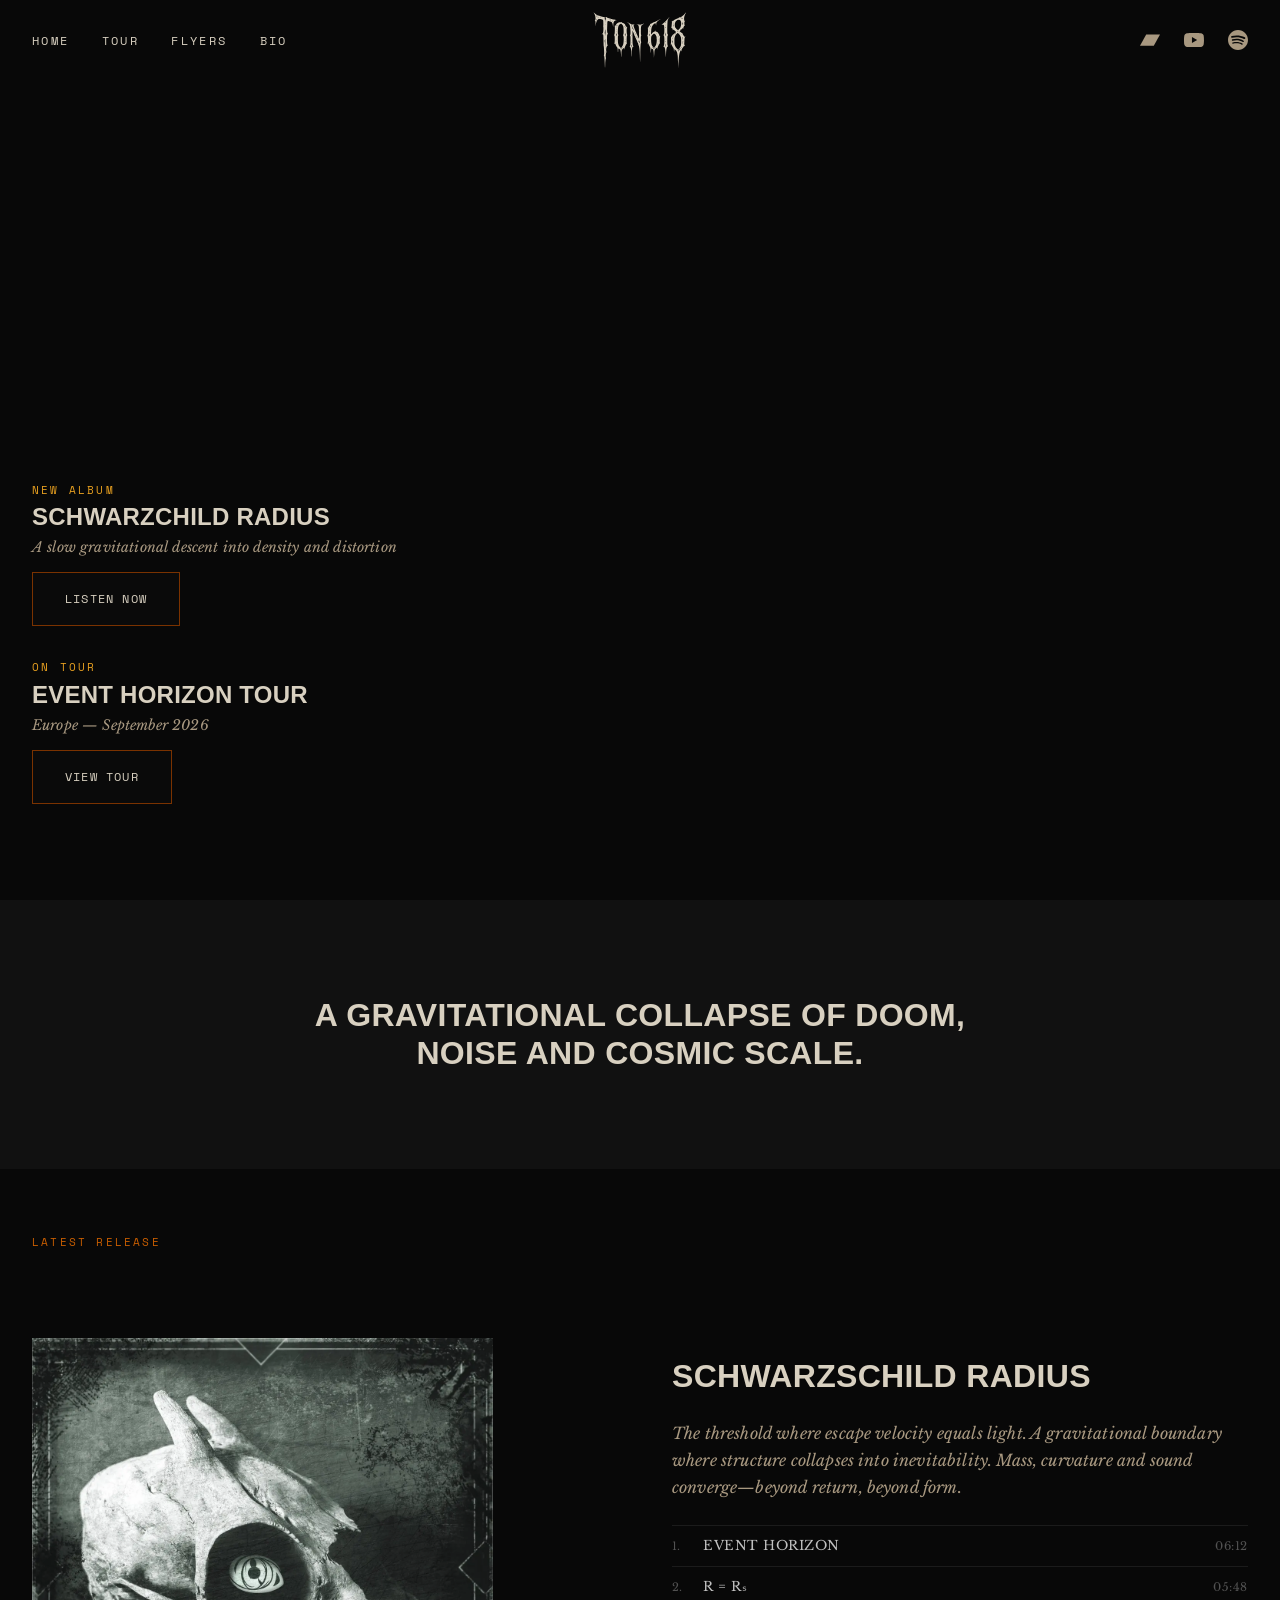
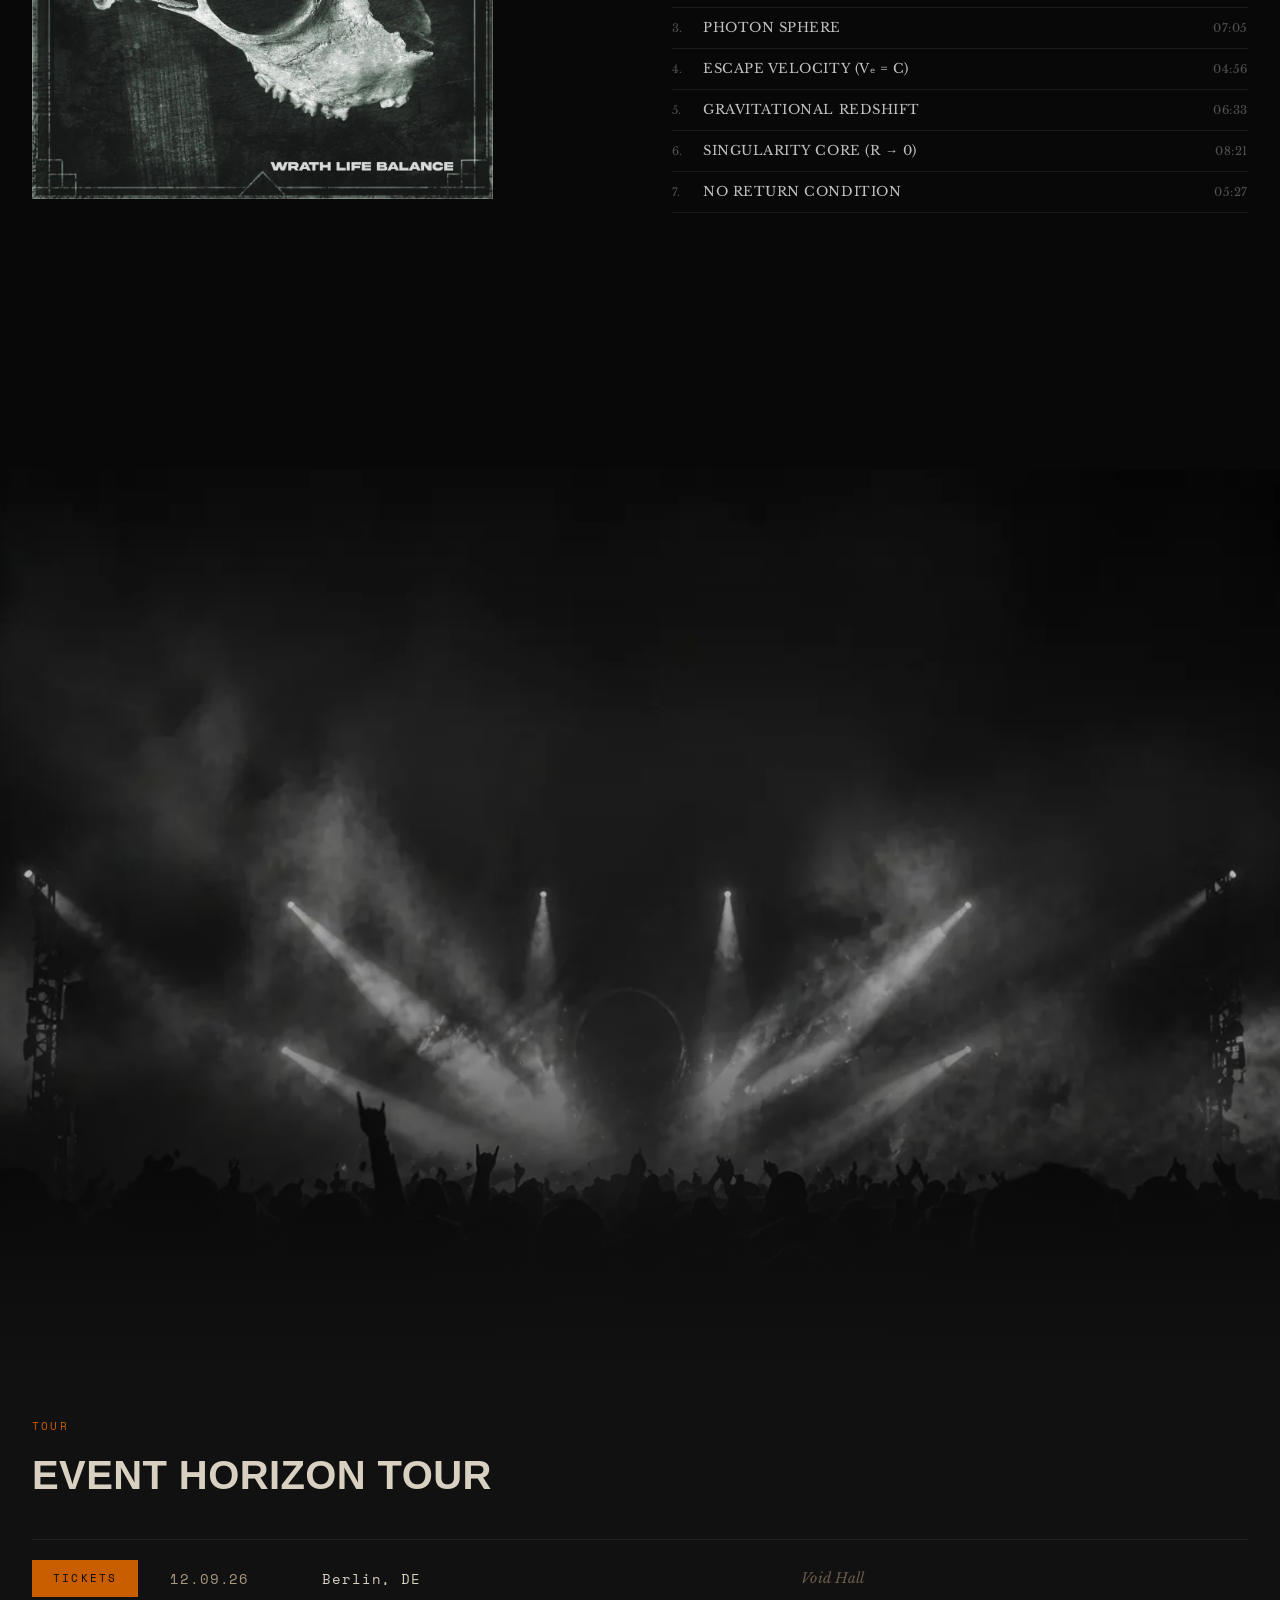
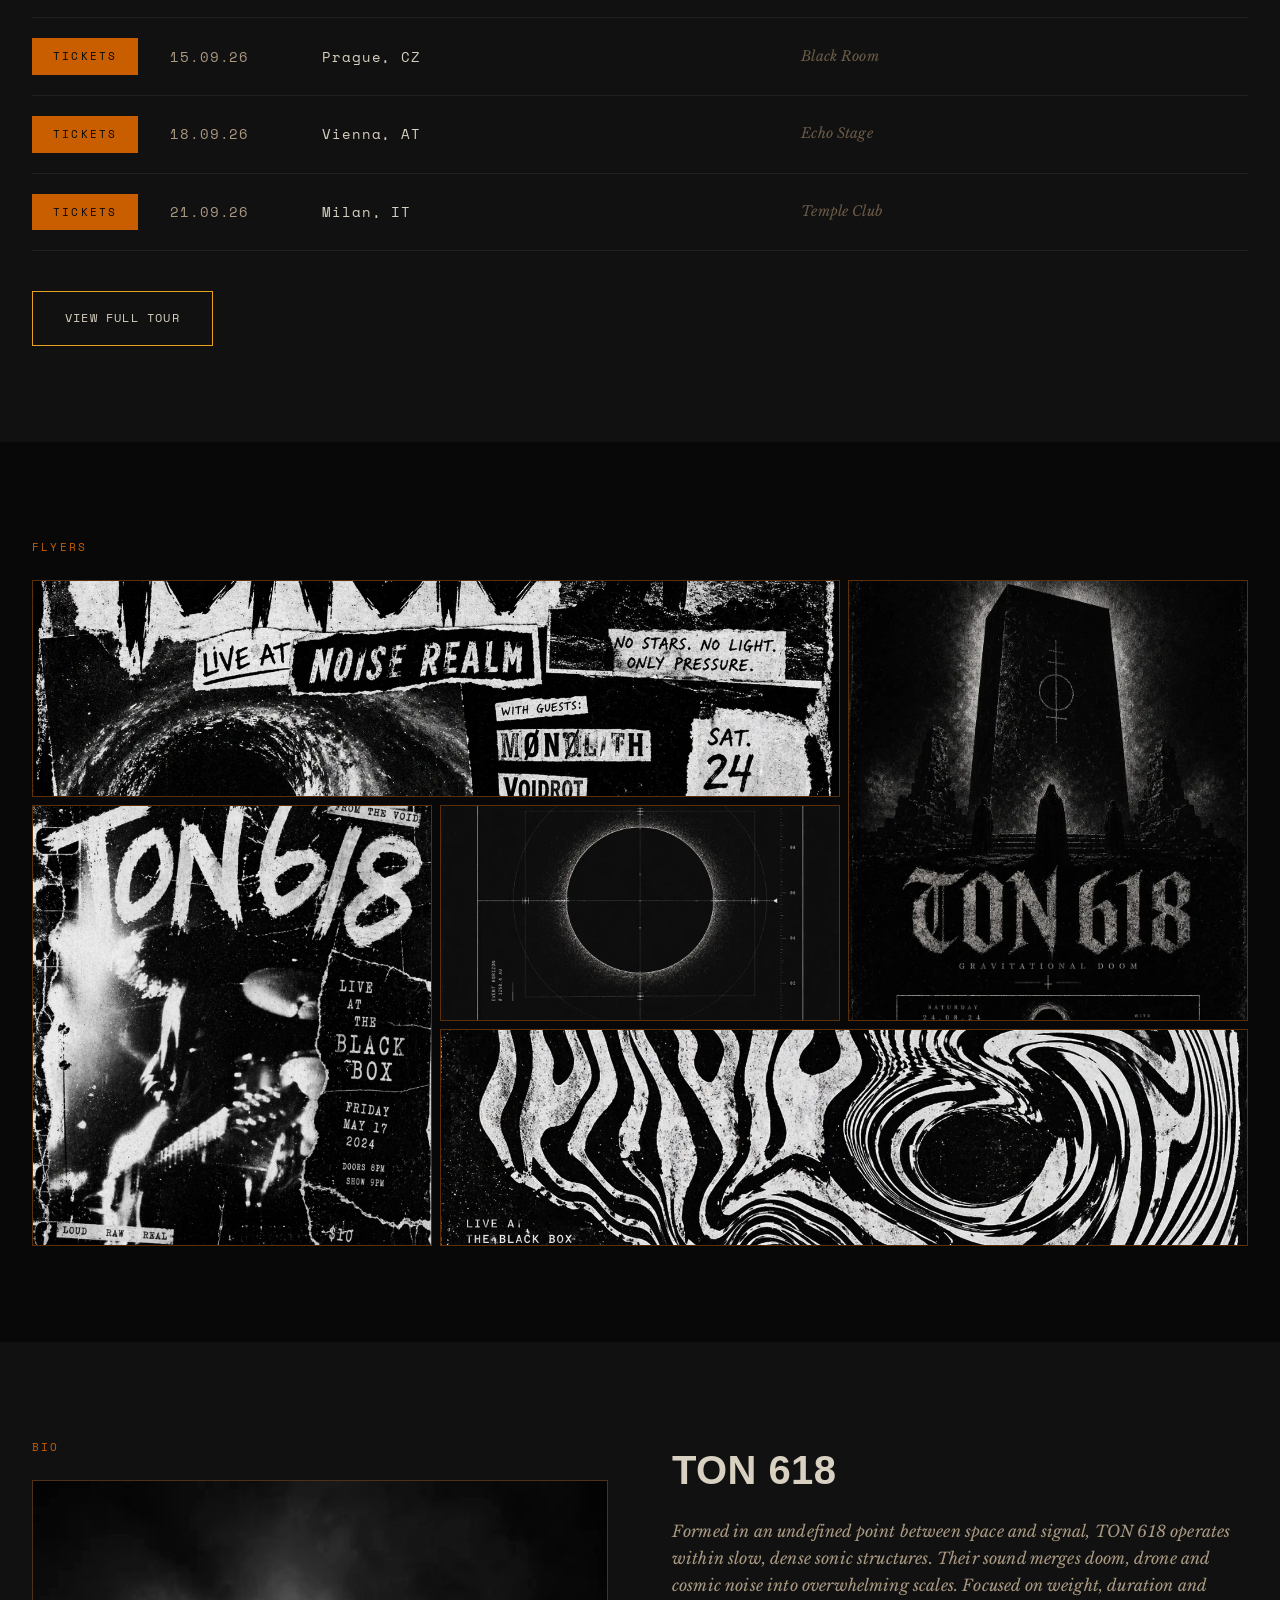
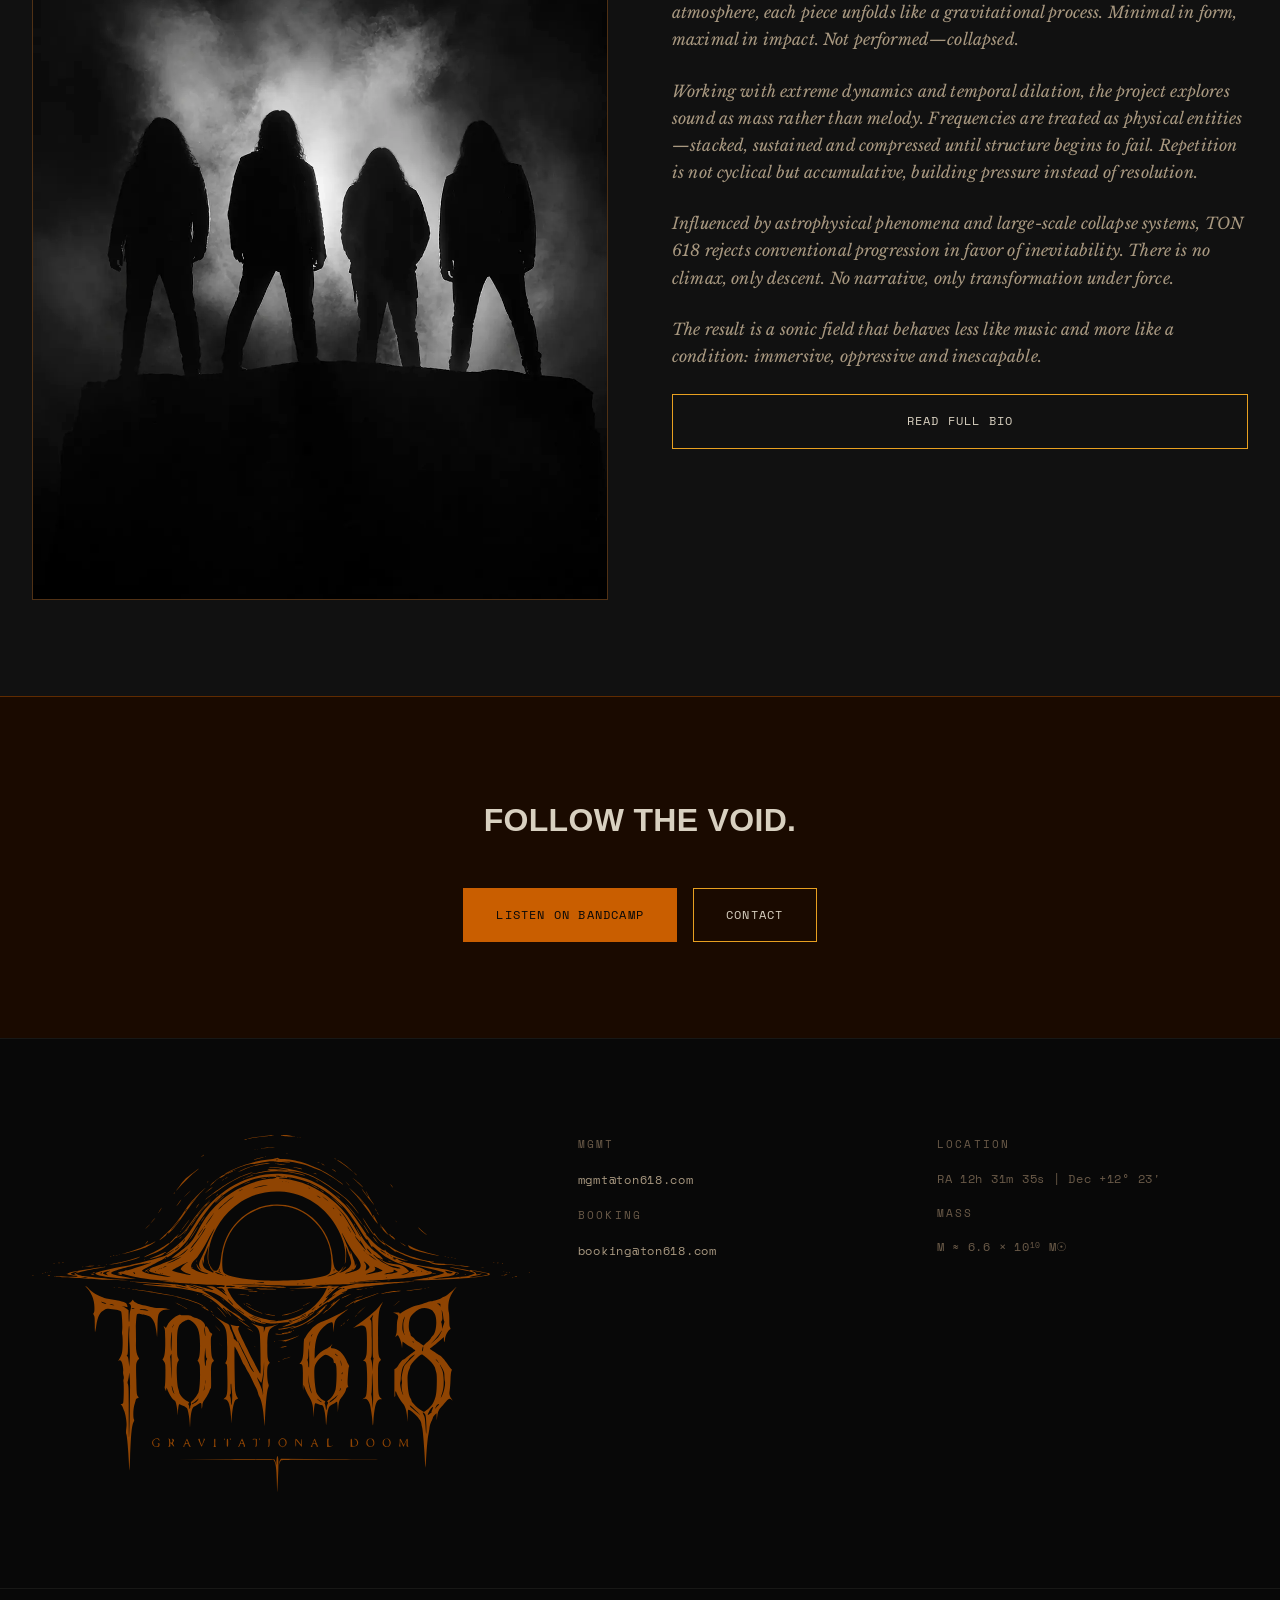
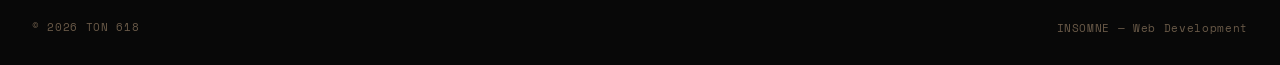
==== commit 112f2ccb: "botón arriba" ====
--- a/index.html
+++ b/index.html
@@ -41,7 +41,7 @@
     />
     <meta
       name="twitter:image"
-      content="https://ton618official.netlify.app/assets/img/flyers/flyer05.webp"
+      content="https://ton618official.netlify.app/assets/img/beta/flyer05.png"
     />
 
     <!-- Favicon -->
@@ -235,8 +235,8 @@
             playsinline
             preload="auto"
           >
-            <source src="assets/video/hero.mp4" type="video/webm" />
-            <source src="assets/video/hero.mp4" type="video/mp4" />
+            <source src="assets/video/hero02.mp4" type="video/webm" />
+            <source src="assets/video/hero02.mp4" type="video/mp4" />
           </video>
         </div>
 
@@ -367,7 +367,7 @@
       </section>
 
       <!-- TOUR PREVIEW -->
-      <section id="tour" class="section-tour" aria-labelledby="tour-heading">
+      <section class="section-tour" aria-labelledby="tour-heading">
         <div class="tour-banner" aria-hidden="true">
           <img
             src="assets/img/banner02.webp"
@@ -376,7 +376,7 @@
             height="500"
             loading="lazy"
           />
-          <div class="tour-banner-overlay" aria-hidden="true"></div>
+          <div id="tour" class="tour-banner-overlay" aria-hidden="true"></div>
         </div>
         <div class="container">
           <span class="eyebrow">Tour</span>
@@ -523,7 +523,7 @@
       </div>
 
       <!-- BIO PREVIEW -->
-      <section id="about" class="section-bio" aria-labelledby="bio-heading">
+      <section id="bio" class="section-bio" aria-labelledby="bio-heading">
         <div class="container">
           <div class="bio-grid">
             <!-- Columna izquierda: eyebrow + imagen -->
@@ -705,6 +705,22 @@
       </div>
     </footer>
 
+    <!-- BACK TO TOP -->
+    <button class="back-to-top" id="backToTop" aria-label="Volver al inicio">
+      <svg
+        xmlns="http://www.w3.org/2000/svg"
+        viewBox="0 0 24 24"
+        fill="none"
+        stroke="currentColor"
+        stroke-width="1.5"
+        stroke-linecap="round"
+        stroke-linejoin="round"
+      >
+        <line x1="12" y1="19" x2="12" y2="5" />
+        <polyline points="5 12 12 5 19 12" />
+      </svg>
+    </button>
+
     <!-- JS -->
     <script src="main.js"></script>
   </body>
--- a/css/layout.css
+++ b/css/layout.css
@@ -83,6 +83,7 @@
   width: auto;
   display: block;
   transition: opacity var(--transicionRapida);
+  padding: 5px 0;
 }
 
 .nav-logo:hover .nav-logo-img {
@@ -360,7 +361,7 @@
 
 .hero-col-title {
   font-family: var(--fuenteDisplay);
-  font-size: var(--tamanoTexto2xl);
+  font-size: var(--tamanoTextoXl);
   font-weight: var(--pesoBold);
   letter-spacing: var(--letraEspaciadoCuerpo);
   text-transform: var(--textoTransformDisplay);
@@ -1210,3 +1211,65 @@
     display: block;
   }
 }
+
+/* ——— BACK TO TOP ——— */
+.back-to-top {
+  position: fixed;
+  bottom: 2rem;
+  right: 2rem;
+  z-index: 999;
+
+  width: 44px;
+  height: 44px;
+
+  display: flex;
+  align-items: center;
+  justify-content: center;
+
+  background: transparent;
+  border: 1px solid rgba(255, 255, 255, 0.2);
+  color: rgba(255, 255, 255, 0.5);
+  cursor: pointer;
+  padding: 0;
+
+  /* Visibilidad */
+  opacity: 0;
+  pointer-events: none;
+  transform: translateY(12px);
+  transition:
+    opacity 0.35s ease,
+    transform 0.35s ease,
+    border-color 0.25s ease,
+    color 0.25s ease;
+}
+
+.back-to-top svg {
+  width: 16px;
+  height: 16px;
+  transition: transform 0.25s ease;
+}
+
+/* Estado visible */
+.back-to-top.visible {
+  opacity: 1;
+  pointer-events: auto;
+  transform: translateY(0);
+}
+
+/* Hover */
+.back-to-top:hover {
+  border-color: rgba(255, 255, 255, 0.7);
+  color: rgba(255, 255, 255, 0.9);
+}
+
+.back-to-top:hover svg {
+  transform: translateY(-2px);
+}
+
+/* Mobile — área clicable ≥ 44px ya cumplida */
+@media (max-width: 767px) {
+  .back-to-top {
+    bottom: 1.25rem;
+    right: 1.25rem;
+  }
+}
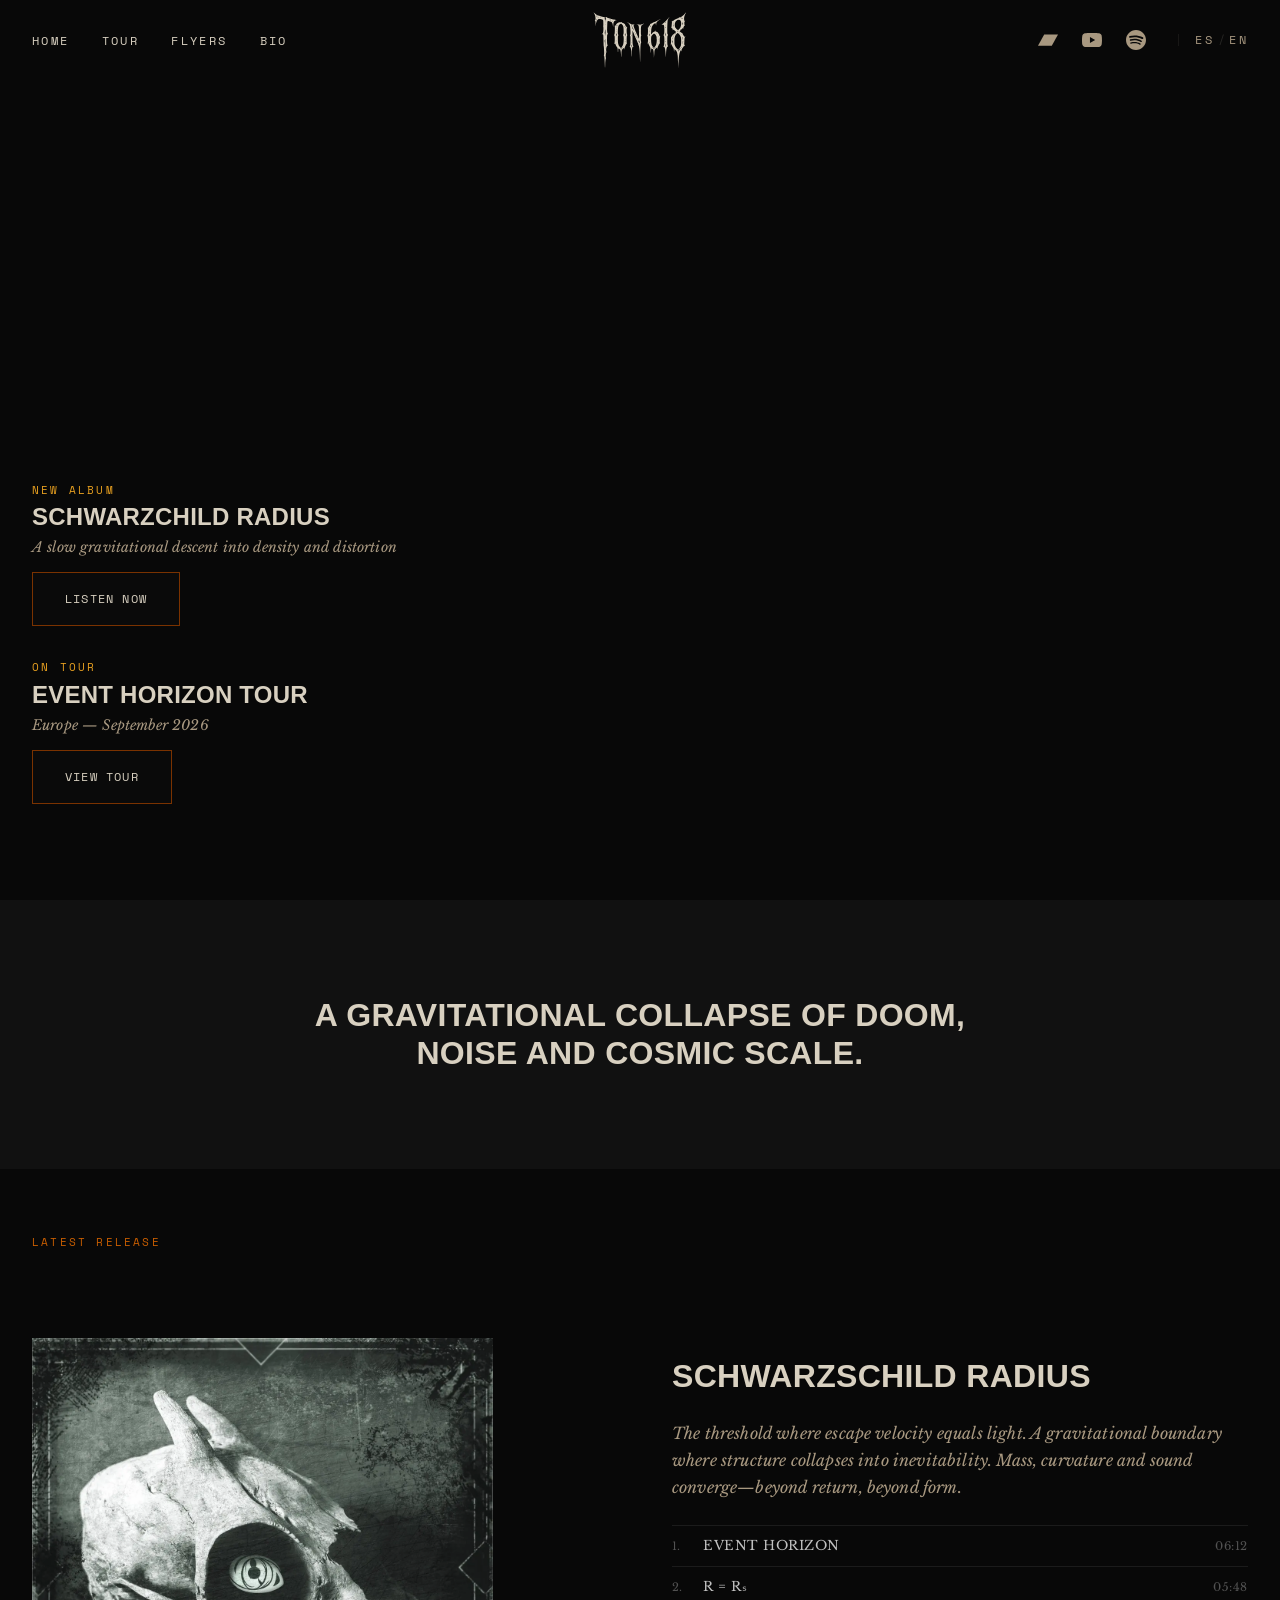
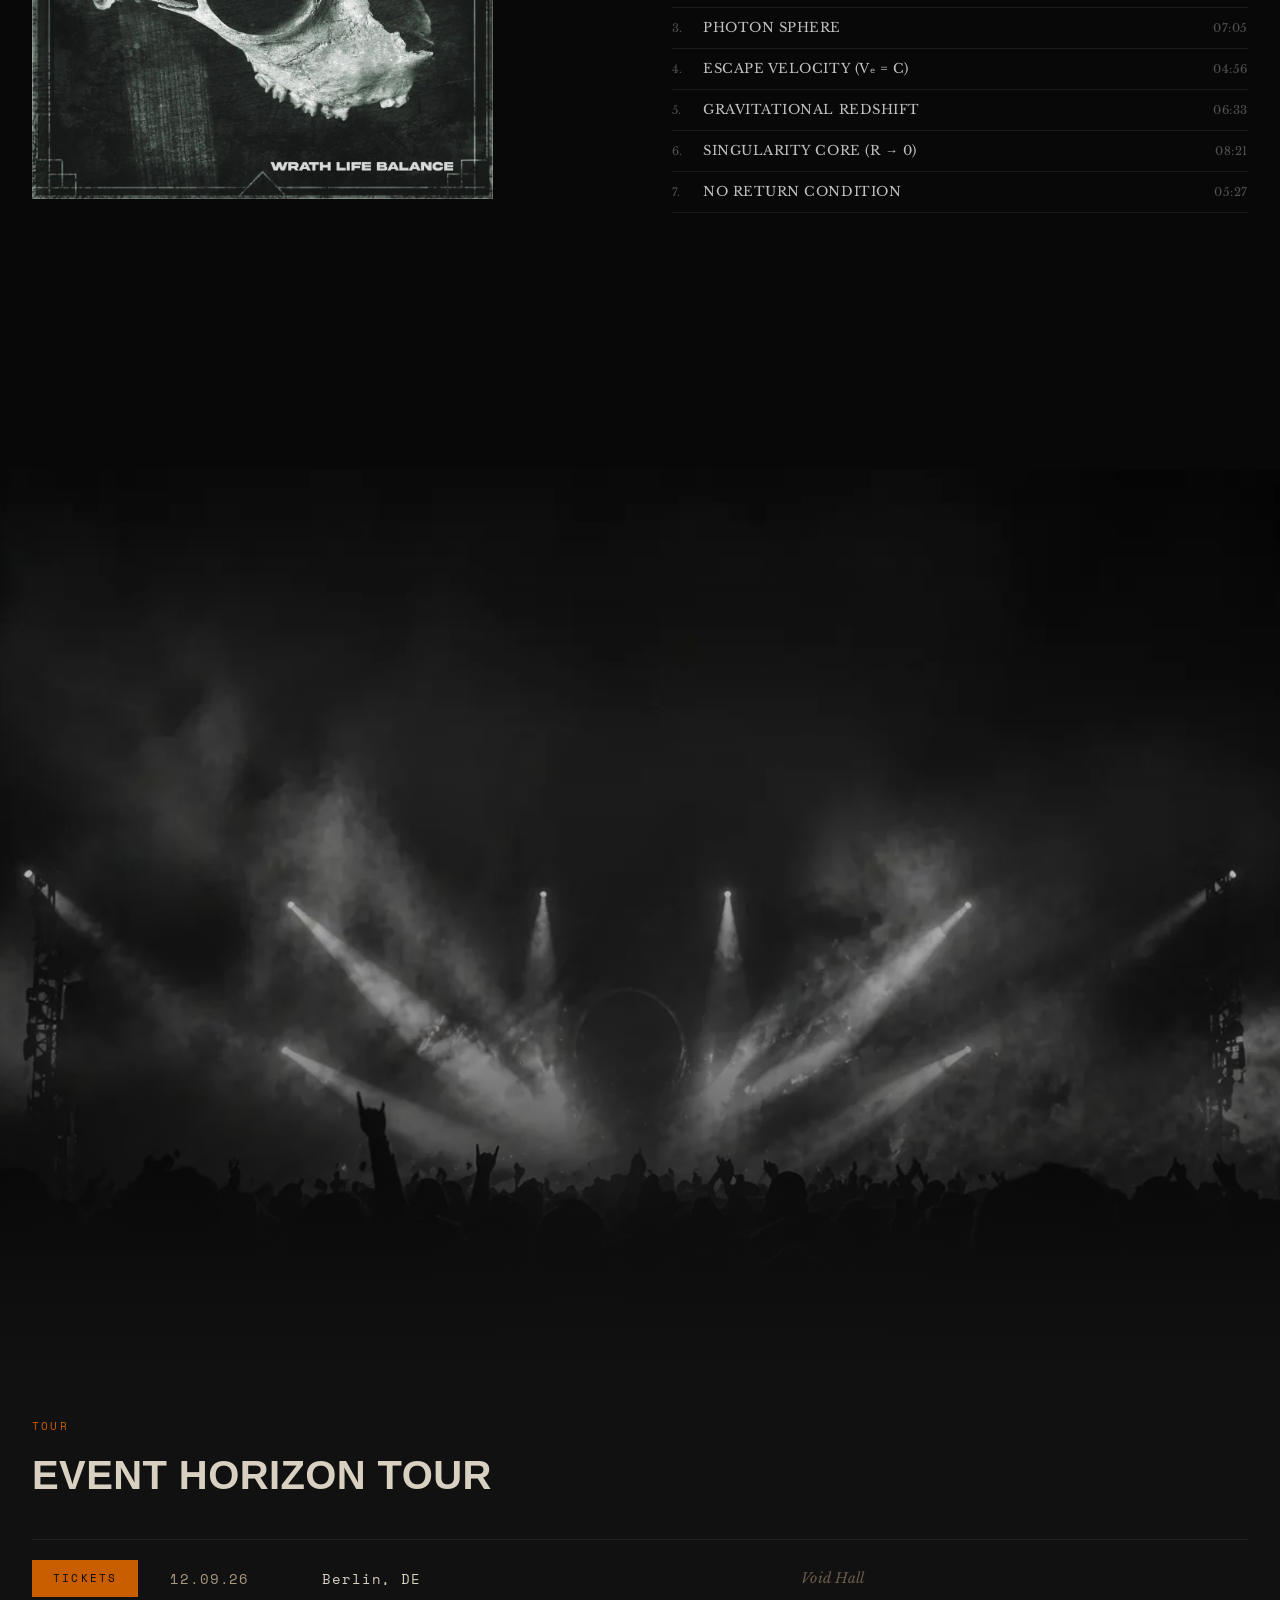
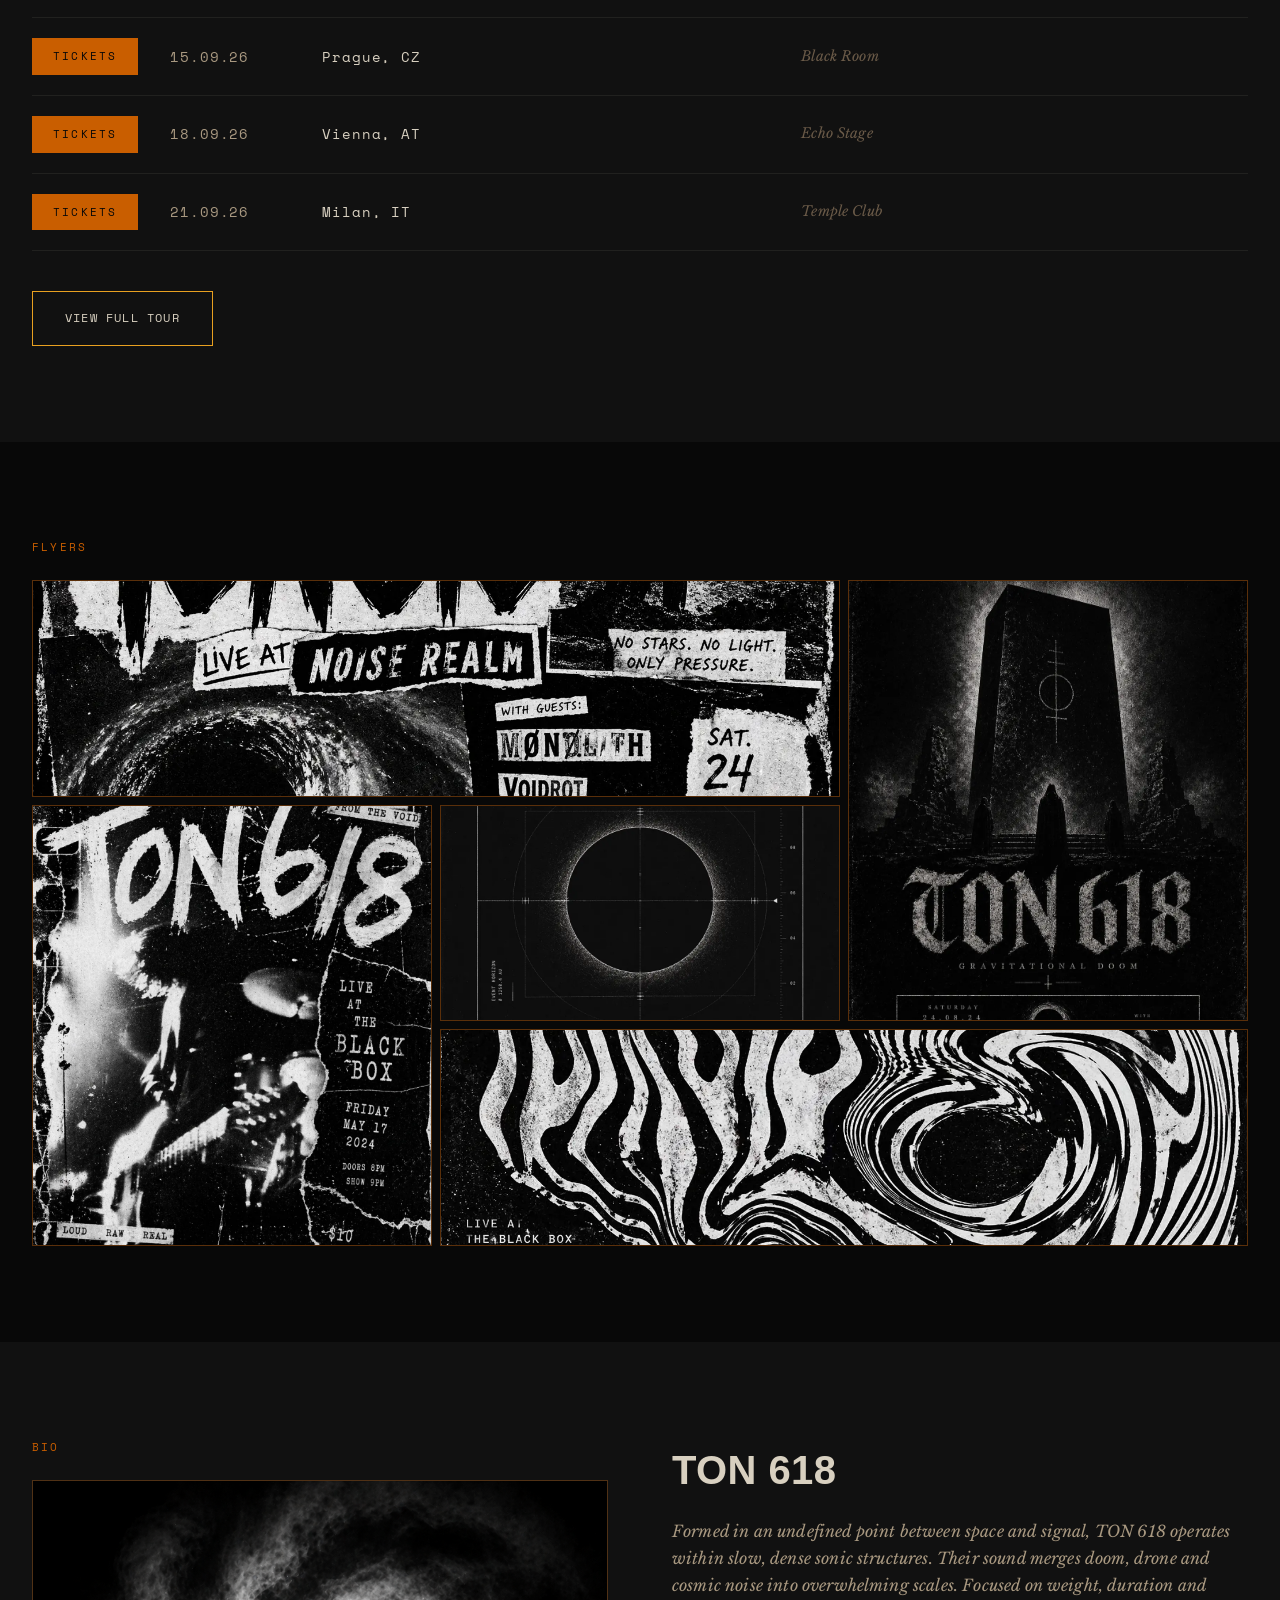
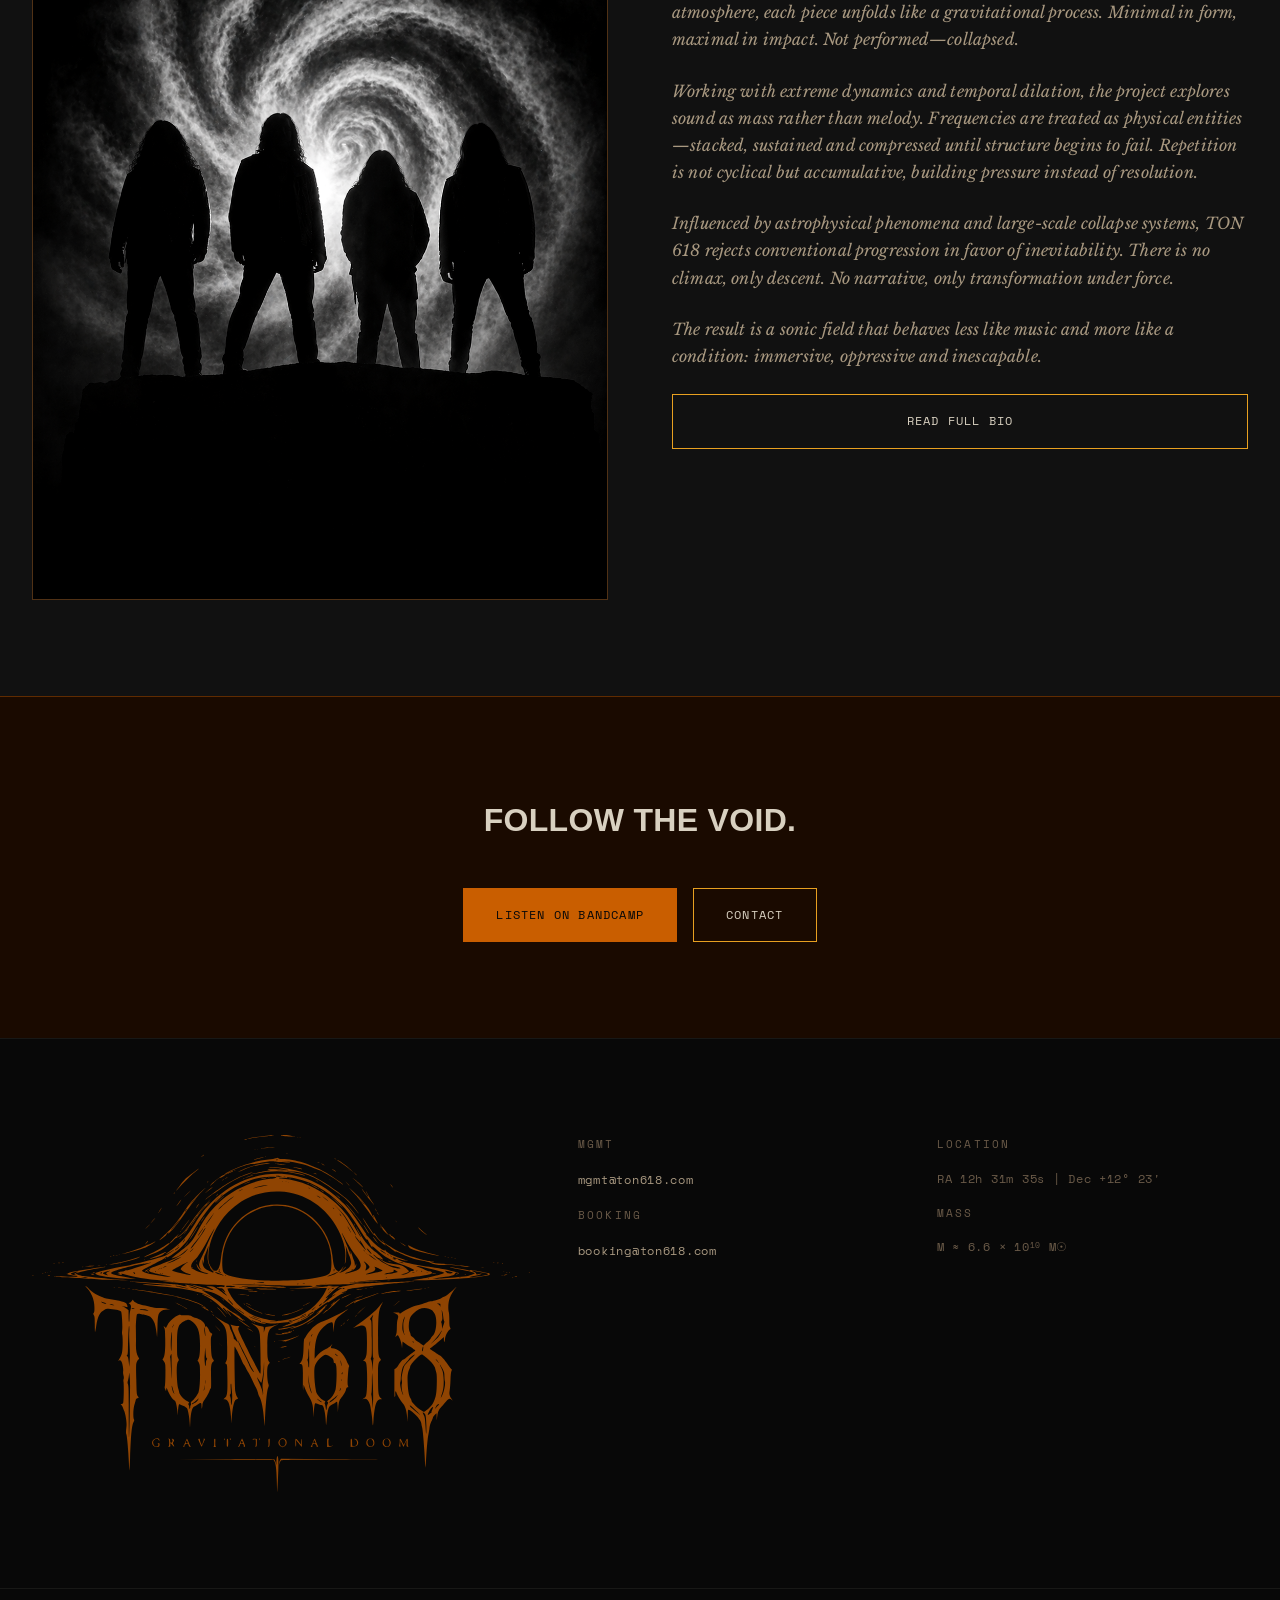
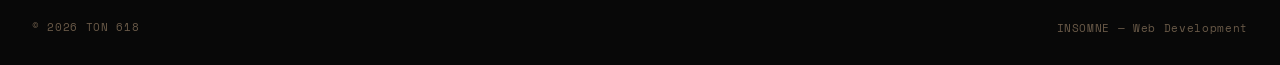
==== commit 0be0a214: "integrando lang toggle" ====
--- a/index.html
+++ b/index.html
@@ -153,6 +153,18 @@
                 />
               </svg>
             </a>
+          </li>
+          <!-- LANG TOGGLE — Desktop -->
+          <li class="nav-lang" role="none">
+            <button
+              class="lang-toggle"
+              id="langToggleDesktop"
+              aria-label="Switch language"
+            >
+              <a href="demo.html" class="lang-option lang-es">ES</a>
+              <span class="lang-separator" aria-hidden="true">/</span>
+              <a href="demo.html" class="lang-option lang-en">EN</a>
+            </button>
           </li>
         </ul>
 
@@ -219,6 +231,13 @@
         <p class="mobile-cosmic-label">Mass</p>
         <p class="mobile-cosmic-data">M ≈ 6.6 × 10<sup>10</sup> M☉</p>
       </div>
+      <!-- LANG TOGGLE — Mobile -->
+      <div class="mobile-divider" aria-hidden="true"></div>
+      <div class="mobile-lang">
+        <a href="demo.html" class="mobile-lang-option">ES</a>
+        <span class="mobile-lang-separator" aria-hidden="true">/</span>
+        <a href="demo.html" class="mobile-lang-option">EN</a>
+      </div>
     </nav>
 
     <!--  MAIN CONTENT -->
@@ -367,7 +386,7 @@
       </section>
 
       <!-- TOUR PREVIEW -->
-      <section class="section-tour" aria-labelledby="tour-heading">
+      <section id="tour" class="section-tour" aria-labelledby="tour-heading">
         <div class="tour-banner" aria-hidden="true">
           <img
             src="assets/img/banner02.webp"
@@ -376,7 +395,7 @@
             height="500"
             loading="lazy"
           />
-          <div id="tour" class="tour-banner-overlay" aria-hidden="true"></div>
+          <div class="tour-banner-overlay" aria-hidden="true"></div>
         </div>
         <div class="container">
           <span class="eyebrow">Tour</span>
@@ -531,7 +550,7 @@
               <span class="eyebrow bio-eyebrow">Bio</span>
               <div class="bio-image">
                 <img
-                  src="assets/img/bio01.webp"
+                  src="assets/img/bio02.png"
                   alt="TON 618 band photo"
                   width="800"
                   height="1000"
--- a/css/layout.css
+++ b/css/layout.css
@@ -112,6 +112,45 @@
 .icon {
   width: 20px;
   height: 20px;
+}
+
+/* ——— LANG TOGGLE — Desktop ——— */
+.nav-lang {
+  display: flex;
+  align-items: center;
+  padding-left: var(--espacio4);
+  border-left: 1px solid var(--colorBordeBase);
+  margin-left: var(--espacio2);
+}
+
+.lang-toggle {
+  display: flex;
+  align-items: center;
+  gap: 0.25rem;
+  background: transparent;
+  border: none;
+  padding: 0;
+  cursor: default;
+}
+
+.lang-option {
+  font-family: var(--fuenteMono);
+  font-size: var(--tamanoTextoSm);
+  font-weight: var(--pesoRegular);
+  letter-spacing: var(--letraEspaciadoEyebrow);
+  text-transform: uppercase;
+  color: var(--colorTextoSecundario);
+  transition: color var(--transicionRapida);
+}
+
+.lang-option:hover {
+  color: var(--colorAcentoSecundario);
+}
+
+.lang-separator {
+  font-family: var(--fuenteMono);
+  font-size: var(--tamanoTextoSm);
+  color: var(--colorBordeMedio);
 }
 
 /* Hamburger — oculto en desktop */
@@ -280,6 +319,34 @@
 .mobile-cosmic-data:last-child {
   margin-bottom: 0;
 }
+
+/* ——— LANG TOGGLE — Mobile ——— */
+.mobile-lang {
+  display: flex;
+  align-items: center;
+  gap: 0.5rem;
+  padding: var(--espacio2) 0;
+}
+
+.mobile-lang-option {
+  font-family: var(--fuenteMono);
+  font-size: var(--tamanoTextoSm);
+  letter-spacing: var(--letraEspaciadoMono);
+  text-transform: uppercase;
+  color: var(--colorTextoTerciario);
+  transition: color var(--transicionRapida);
+}
+
+.mobile-lang-option:hover {
+  color: var(--colorAcentoSecundario);
+}
+
+.mobile-lang-separator {
+  font-family: var(--fuenteMono);
+  font-size: var(--tamanoTextoSm);
+  color: var(--colorBordeMedio);
+}
+
 /* ============================================================
    4. HERO
 ============================================================ */
@@ -1227,8 +1294,8 @@
   justify-content: center;
 
   background: transparent;
-  border: 1px solid rgba(255, 255, 255, 0.2);
-  color: rgba(255, 255, 255, 0.5);
+  border: 1px solid var(--colorAcentoSecundario);
+  color: var(--colorAcentoSecundario);
   cursor: pointer;
   padding: 0;
 
@@ -1256,10 +1323,16 @@
   transform: translateY(0);
 }
 
+.back-to-top.force-hidden {
+  opacity: 0 !important;
+  pointer-events: none !important;
+  transform: translateY(12px) !important;
+}
+
 /* Hover */
 .back-to-top:hover {
   border-color: rgba(255, 255, 255, 0.7);
-  color: rgba(255, 255, 255, 0.9);
+  color: var(--co);
 }
 
 .back-to-top:hover svg {
